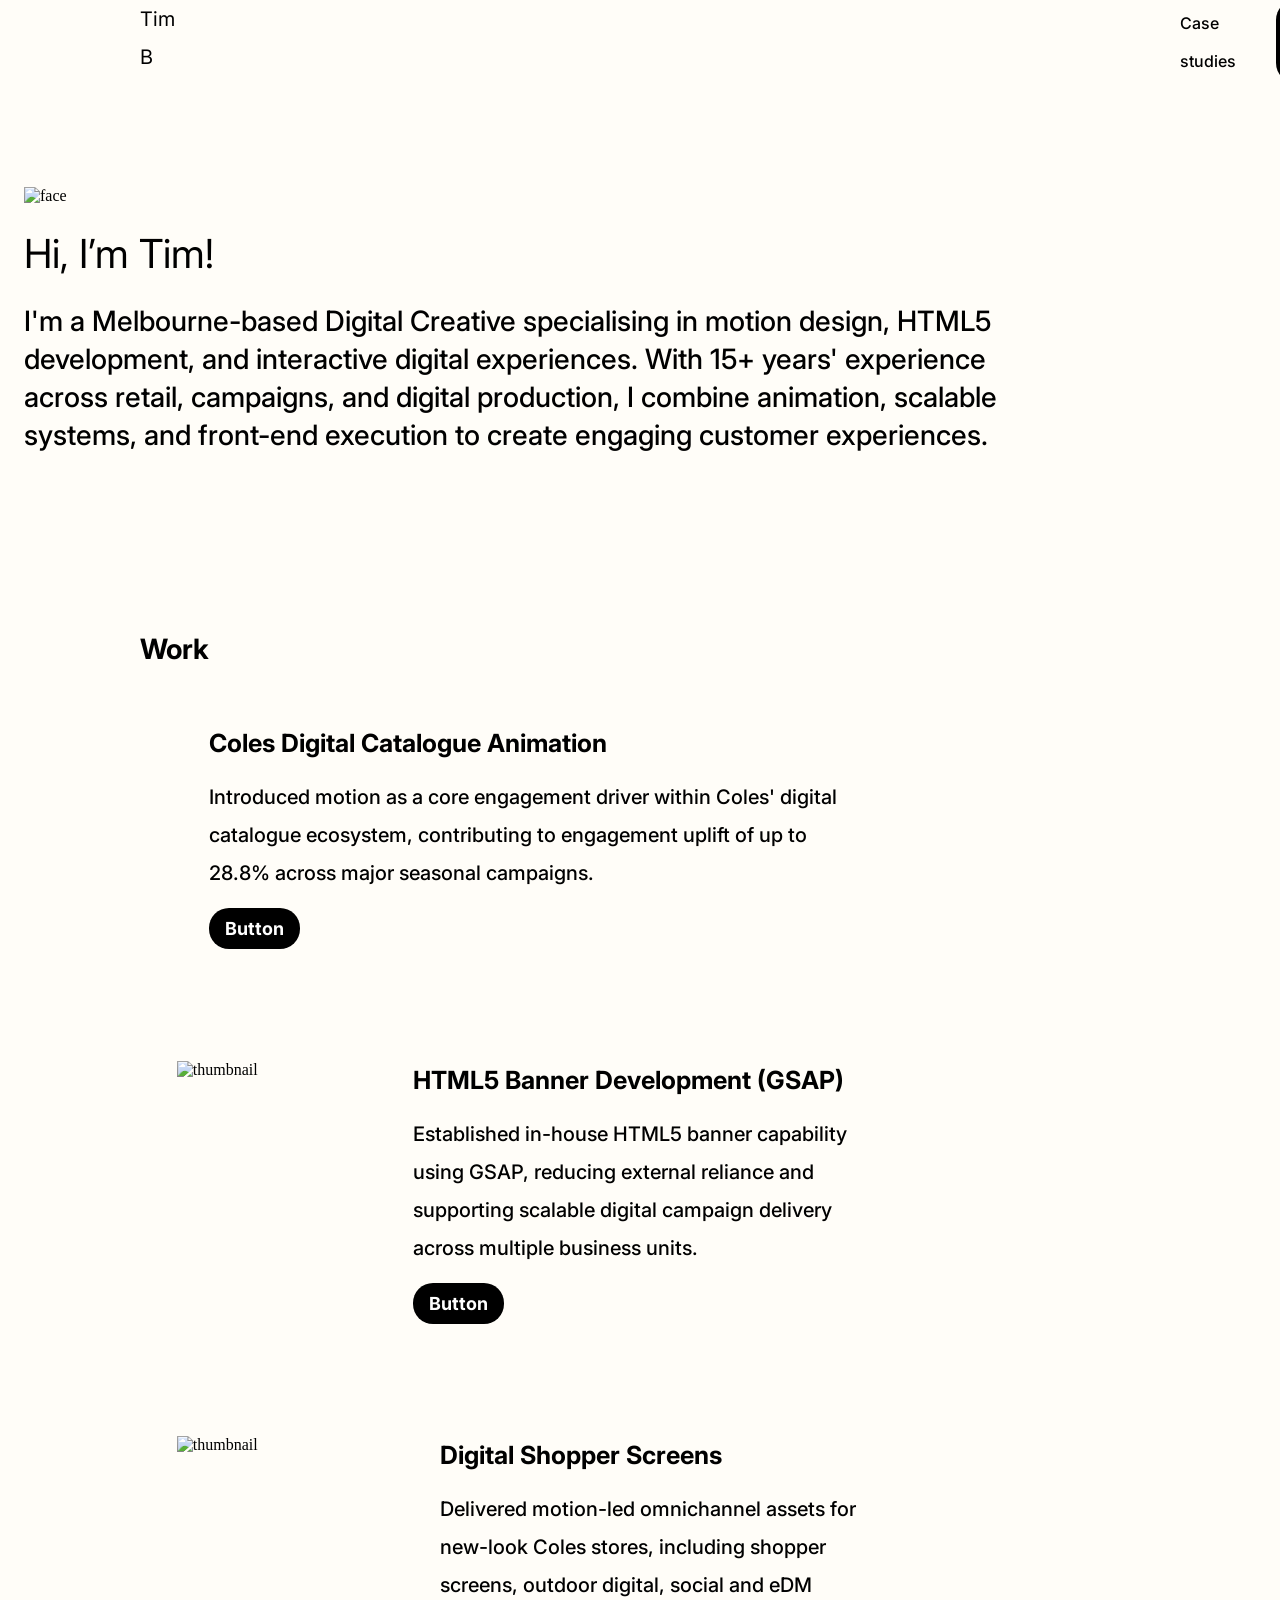
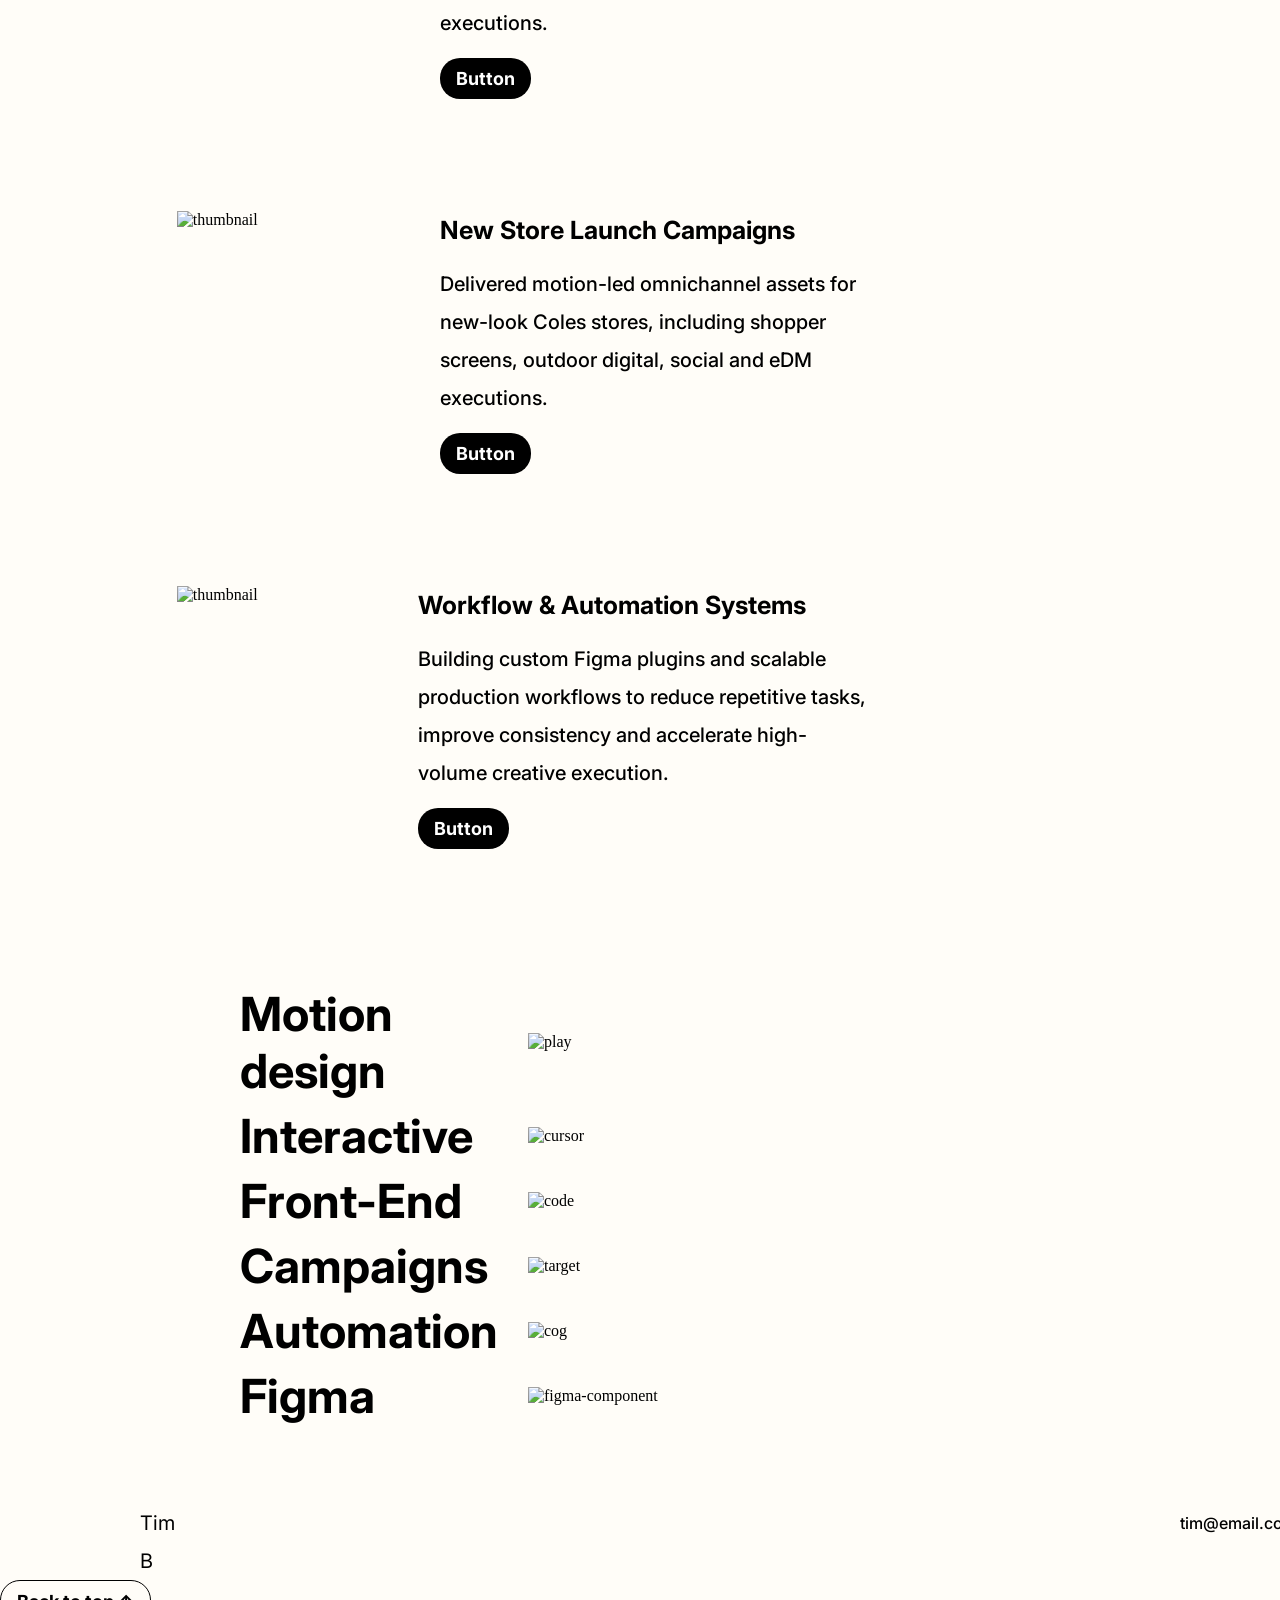
==== index.html @ 8a29fdf0 "Add files via upload" ====
<!DOCTYPE html>
<html lang="en">
<head>
  <meta charset="UTF-8">
  <meta name="viewport" content="width=device-width, initial-scale=1.0">
  <meta name="description" content="Exported from Figma">
  <title>Exported Figma Design</title>
  <link href="https://fonts.googleapis.com/css?family=Inter&display=swap" rel="stylesheet">

  <link rel="stylesheet" href="styles.css">
</head>
<body>
<div class="home-1">
<div class="navigation">
<div class="content-3">
<p class="text-4"><span class="text-black">Tim B</span></p>
<div class="extra-content-5">
<div class="links-6">
<p class="text-7"><span class="text-black">Case studies</span></p>
</div>
<div class="button-primary">
<p class="text-9"><span class="text-white">Click on me!</span></p>
</div>
</div>
</div>
</div>
<div class="personal-bio">
<div class="landing-page-hero-11">
<img src="images/face-12.svg" class="face-12" alt="face" />
<p class="text-13"><span class="text-black">Hi, I’m Tim!</span></p>
<p class="text-14"><span class="text-black">I'm a Melbourne-based Digital Creative specialising in motion design, HTML5 development, and interactive digital experiences.
With 15+ years' experience across retail, campaigns, and digital production, I combine animation, scalable systems, and front-end execution to create engaging customer experiences.</span></p>
</div>
</div>
<div class="section-heading">
<p class="text-16"><span class="text-black">Work</span></p>
</div>
<div class="project-card">
<div class="content-18">
<div class="thumbnail-19"></div>
<div class="description-20">
<p class="text-21"><span class="text-black">Coles Digital Catalogue Animation</span></p>
<p class="text-22"><span class="text-black">Introduced motion as a core engagement driver within Coles' digital catalogue ecosystem, contributing to engagement uplift of up to 28.8% across major seasonal campaigns.</span></p>
<div class="button-primary">
<p class="text-24"><span class="text-white">Button</span></p>
</div>
</div>
</div>
</div>
<div class="project-card">
<div class="content-26">
<img src="images/thumbnail-27.png" class="thumbnail-27" alt="thumbnail" />
<div class="description-28">
<p class="text-29"><span class="text-black">HTML5 Banner Development (GSAP)</span></p>
<p class="text-30"><span class="text-black">Established in-house HTML5 banner capability using GSAP, reducing external reliance and supporting scalable digital campaign delivery across multiple business units.</span></p>
<div class="button-primary">
<p class="text-32"><span class="text-white">Button</span></p>
</div>
</div>
</div>
</div>
<div class="project-card">
<div class="content-34">
<img src="images/thumbnail-35.png" class="thumbnail-35" alt="thumbnail" />
<div class="description-36">
<p class="text-37"><span class="text-black">Digital Shopper Screens</span></p>
<p class="text-38"><span class="text-black">Delivered motion-led omnichannel assets for new-look Coles stores, including shopper screens, outdoor digital, social and eDM executions.</span></p>
<div class="button-primary">
<p class="text-40"><span class="text-white">Button</span></p>
</div>
</div>
</div>
</div>
<div class="project-card">
<div class="content-42">
<img src="images/thumbnail-43.png" class="thumbnail-43" alt="thumbnail" />
<div class="description-44">
<p class="text-45"><span class="text-black">New Store Launch Campaigns</span></p>
<p class="text-46"><span class="text-black">Delivered motion-led omnichannel assets for new-look Coles stores, including shopper screens, outdoor digital, social and eDM executions.</span></p>
<div class="button-primary">
<p class="text-48"><span class="text-white">Button</span></p>
</div>
</div>
</div>
</div>
<div class="project-card">
<div class="content-50">
<img src="images/thumbnail-51.png" class="thumbnail-51" alt="thumbnail" />
<div class="description-52">
<p class="text-53"><span class="text-black">Workflow &amp; Automation Systems</span></p>
<p class="text-54"><span class="text-black">Building custom Figma plugins and scalable production workflows to reduce repetitive tasks, improve consistency and accelerate high-volume creative execution.</span></p>
<div class="button-primary">
<p class="text-56"><span class="text-white">Button</span></p>
</div>
</div>
</div>
</div>
<div class="skills-list">
<div class="content-58">
<p class="text-59"><span class="text-black">Motion design</span></p>
<div class="play">
<img src="images/play-61.svg" class="play-61" alt="play" />
</div>
<p class="text-62"><span class="text-black">Interactive</span></p>
<div class="cursor">
<img src="images/cursor-64.svg" class="cursor-64" alt="cursor" />
</div>
<p class="text-65"><span class="text-black">Front-End</span></p>
<div class="code">
<img src="images/code-67.svg" class="code-67" alt="code" />
</div>
<p class="text-68"><span class="text-black">Campaigns</span></p>
<div class="target">
<img src="images/target-70.svg" class="target-70" alt="target" />
</div>
<p class="text-71"><span class="text-black">Automation</span></p>
<div class="cog">
<img src="images/cog-73.svg" class="cog-73" alt="cog" />
</div>
<p class="text-74"><span class="text-black">Figma</span></p>
<div class="figma-component">
<img src="images/figma-component-76.svg" class="figma-component-76" alt="figma-component" />
</div>
</div>
</div>
<div class="footer">
<div class="content-78">
<p class="text-79"><span class="text-black">Tim B</span></p>
<div class="contact-80">
<p class="text-81"><span class="text-black">tim@email.com</span></p>
<p class="text-82"><span class="text-black">123456789</span></p>
</div>
</div>
</div>
<div class="button-secondary">
<p class="text-84"><span class="text-black">Back to top ↑ </span></p>
</div>
</div>

</body>
</html>
---- styles.css ----
:root {
  --font-family-inter: 'Inter', sans-serif;
  --text-black: rgba(0, 0, 0, 1);
  --text-white: rgba(255, 255, 255, 1);
}

.text-black {
  color: var(--text-black);
}

.text-white {
  color: var(--text-white);
}

/* CSS Reset */
* {
  margin: 0;
  padding: 0;
  box-sizing: border-box;
}

body {
  width: 100%;
  min-height: 100vh;
  overflow-x: hidden;
}

img {
  max-width: 100%;
  height: auto;
}

/* Prototype Links */
a.prototype-link {
  text-decoration: none;
  color: inherit;
  display: contents;
}

.text-4 {
  flex-grow: 0;
  flex-shrink: 1;
  flex-basis: auto;
  text-align: left;
  font-family: var(--font-family-inter);
  font-weight: normal;
  font-size: 20px;
  line-height: 38px;
  text-decoration: none;
  text-transform: none;
  color: var(--text-black);
}

.text-7 {
  flex-grow: 0;
  flex-shrink: 1;
  flex-basis: auto;
  text-align: left;
  font-family: var(--font-family-inter);
  font-weight: 500;
  font-size: 16px;
  line-height: 38px;
  text-decoration: none;
  text-transform: none;
  color: var(--text-black);
}

.links-6 {
  display: flex;
  flex-direction: row;
  justify-content: flex-start;
  align-items: center;
  gap: 24px;
  padding: 0px;
  flex-grow: 0;
  flex-shrink: 1;
  flex-basis: auto;
}

.text-9 {
  flex-grow: 0;
  flex-shrink: 1;
  flex-basis: auto;
  text-align: center;
  font-family: var(--font-family-inter);
  font-weight: 700;
  font-size: 18px;
  text-decoration: none;
  text-transform: none;
  color: var(--text-white);
}

.button-primary {
  display: flex;
  flex-direction: row;
  justify-content: center;
  align-items: center;
  gap: 10px;
  padding: 10px 16px 10px 16px;
  flex-grow: 0;
  flex-shrink: 1;
  flex-basis: auto;
  background-color: rgba(0, 0, 0, 1);
  border-radius: 20px;
}

.extra-content-5 {
  display: flex;
  flex-direction: row;
  justify-content: flex-start;
  align-items: center;
  gap: 40px;
  padding: 0px;
  flex-grow: 0;
  flex-shrink: 1;
  flex-basis: auto;
}

.content-3 {
  display: flex;
  flex-direction: row;
  justify-content: space-between;
  align-items: flex-start;
  gap: 1005px;
  padding: 0px;
  flex-grow: 0;
  flex-shrink: 1;
  width: 100%;
  max-width: 1000px;
}

.navigation {
  display: flex;
  flex-direction: column;
  justify-content: center;
  align-items: center;
  gap: 10px;
  padding: 0px 24px 0px 24px;
  flex-grow: 0;
  flex-shrink: 1;
  width: 100%;
  background-color: rgba(255, 253, 248, 1);
}

.face-12 {
  flex-grow: 0;
  flex-shrink: 1;
  flex-basis: auto;
  width: 100%;
  height: auto;
  border: none;
  outline: none;
}

.text-13 {
  flex-grow: 0;
  flex-shrink: 1;
  flex-basis: auto;
  text-align: left;
  font-family: var(--font-family-inter);
  font-weight: normal;
  font-size: 40px;
  text-decoration: none;
  text-transform: none;
  color: var(--text-black);
}

.text-14 {
  flex-grow: 0;
  flex-shrink: 1;
  flex-basis: auto;
  text-align: left;
  font-family: var(--font-family-inter);
  font-weight: 500;
  font-size: 28px;
  line-height: 38px;
  text-decoration: none;
  text-transform: none;
  color: var(--text-black);
}

.landing-page-hero-11 {
  display: flex;
  flex-direction: column;
  justify-content: flex-start;
  align-items: flex-start;
  gap: 24px;
  padding: 0px;
  flex-grow: 0;
  flex-shrink: 1;
  flex-basis: auto;
  max-width: 1000px;
}

.personal-bio {
  display: flex;
  flex-direction: column;
  justify-content: center;
  align-items: center;
  gap: 10px;
  padding: 104px 24px 104px 24px;
  flex-grow: 0;
  flex-shrink: 1;
  flex-basis: auto;
}

.text-16 {
  flex-grow: 1;
  flex-shrink: 1;
  flex-basis: auto;
  max-width: 1000px;
  text-align: left;
  font-family: var(--font-family-inter);
  font-weight: 700;
  font-size: 28px;
  line-height: 38px;
  text-decoration: none;
  text-transform: none;
  color: var(--text-black);
}

.section-heading {
  display: flex;
  flex-direction: row;
  justify-content: center;
  align-items: center;
  gap: 10px;
  padding: 72px 24px 0px 24px;
  flex-grow: 0;
  flex-shrink: 1;
  width: 100%;
}

.thumbnail-19 {
  flex-grow: 1;
  flex-shrink: 1;
  flex-basis: auto;
}

.text-21 {
  flex-grow: 0;
  flex-shrink: 1;
  flex-basis: auto;
  text-align: left;
  font-family: var(--font-family-inter);
  font-weight: 700;
  font-size: 25px;
  line-height: 38px;
  text-decoration: none;
  text-transform: none;
  color: var(--text-black);
}

.text-22 {
  flex-grow: 0;
  flex-shrink: 1;
  flex-basis: auto;
  text-align: left;
  font-family: var(--font-family-inter);
  font-weight: 500;
  font-size: 20px;
  line-height: 38px;
  text-decoration: none;
  text-transform: none;
  color: var(--text-black);
}

.text-24 {
  flex-grow: 0;
  flex-shrink: 1;
  flex-basis: auto;
  text-align: center;
  font-family: var(--font-family-inter);
  font-weight: 700;
  font-size: 18px;
  text-decoration: none;
  text-transform: none;
  color: var(--text-white);
}

.description-20 {
  display: flex;
  flex-direction: column;
  justify-content: flex-start;
  align-items: flex-start;
  gap: 16px;
  padding: 0px;
  flex-grow: 1;
  flex-shrink: 1;
  flex-basis: auto;
}

.content-18 {
  display: flex;
  flex-direction: row;
  justify-content: flex-start;
  align-items: flex-start;
  gap: 32px;
  padding: 0px;
  flex-grow: 0;
  flex-shrink: 1;
  width: 69.44444444444444%;
  max-width: 1000px;
}

.project-card {
  display: flex;
  flex-direction: column;
  justify-content: center;
  align-items: center;
  gap: 10px;
  padding: 56px 24px 56px 24px;
  flex-grow: 0;
  flex-shrink: 1;
  flex-basis: auto;
}

.thumbnail-27 {
  flex-grow: 1;
  flex-shrink: 1;
  flex-basis: auto;
  width: 100%;
  height: auto;
}

.text-29 {
  flex-grow: 0;
  flex-shrink: 1;
  flex-basis: auto;
  text-align: left;
  font-family: var(--font-family-inter);
  font-weight: 700;
  font-size: 25px;
  line-height: 38px;
  text-decoration: none;
  text-transform: none;
  color: var(--text-black);
}

.text-30 {
  flex-grow: 0;
  flex-shrink: 1;
  flex-basis: auto;
  text-align: left;
  font-family: var(--font-family-inter);
  font-weight: 500;
  font-size: 20px;
  line-height: 38px;
  text-decoration: none;
  text-transform: none;
  color: var(--text-black);
}

.text-32 {
  flex-grow: 0;
  flex-shrink: 1;
  flex-basis: auto;
  text-align: center;
  font-family: var(--font-family-inter);
  font-weight: 700;
  font-size: 18px;
  text-decoration: none;
  text-transform: none;
  color: var(--text-white);
}

.description-28 {
  display: flex;
  flex-direction: column;
  justify-content: flex-start;
  align-items: flex-start;
  gap: 16px;
  padding: 0px;
  flex-grow: 1;
  flex-shrink: 1;
  flex-basis: auto;
}

.content-26 {
  display: flex;
  flex-direction: row;
  justify-content: flex-start;
  align-items: flex-start;
  gap: 32px;
  padding: 0px;
  flex-grow: 0;
  flex-shrink: 1;
  width: 69.44444444444444%;
  max-width: 1000px;
}

.thumbnail-35 {
  flex-grow: 1;
  flex-shrink: 1;
  flex-basis: auto;
  width: 100%;
  height: auto;
}

.text-37 {
  flex-grow: 0;
  flex-shrink: 1;
  flex-basis: auto;
  text-align: left;
  font-family: var(--font-family-inter);
  font-weight: 700;
  font-size: 25px;
  line-height: 38px;
  text-decoration: none;
  text-transform: none;
  color: var(--text-black);
}

.text-38 {
  flex-grow: 0;
  flex-shrink: 1;
  flex-basis: auto;
  text-align: left;
  font-family: var(--font-family-inter);
  font-weight: 500;
  font-size: 20px;
  line-height: 38px;
  text-decoration: none;
  text-transform: none;
  color: var(--text-black);
}

.text-40 {
  flex-grow: 0;
  flex-shrink: 1;
  flex-basis: auto;
  text-align: center;
  font-family: var(--font-family-inter);
  font-weight: 700;
  font-size: 18px;
  text-decoration: none;
  text-transform: none;
  color: var(--text-white);
}

.description-36 {
  display: flex;
  flex-direction: column;
  justify-content: flex-start;
  align-items: flex-start;
  gap: 16px;
  padding: 0px;
  flex-grow: 1;
  flex-shrink: 1;
  flex-basis: auto;
}

.content-34 {
  display: flex;
  flex-direction: row;
  justify-content: flex-start;
  align-items: flex-start;
  gap: 32px;
  padding: 0px;
  flex-grow: 0;
  flex-shrink: 1;
  width: 69.44444444444444%;
  max-width: 1000px;
}

.thumbnail-43 {
  flex-grow: 1;
  flex-shrink: 1;
  flex-basis: auto;
  width: 100%;
  height: auto;
}

.text-45 {
  flex-grow: 0;
  flex-shrink: 1;
  flex-basis: auto;
  text-align: left;
  font-family: var(--font-family-inter);
  font-weight: 700;
  font-size: 25px;
  line-height: 38px;
  text-decoration: none;
  text-transform: none;
  color: var(--text-black);
}

.text-46 {
  flex-grow: 0;
  flex-shrink: 1;
  flex-basis: auto;
  text-align: left;
  font-family: var(--font-family-inter);
  font-weight: 500;
  font-size: 20px;
  line-height: 38px;
  text-decoration: none;
  text-transform: none;
  color: var(--text-black);
}

.text-48 {
  flex-grow: 0;
  flex-shrink: 1;
  flex-basis: auto;
  text-align: center;
  font-family: var(--font-family-inter);
  font-weight: 700;
  font-size: 18px;
  text-decoration: none;
  text-transform: none;
  color: var(--text-white);
}

.description-44 {
  display: flex;
  flex-direction: column;
  justify-content: flex-start;
  align-items: flex-start;
  gap: 16px;
  padding: 0px;
  flex-grow: 1;
  flex-shrink: 1;
  flex-basis: auto;
}

.content-42 {
  display: flex;
  flex-direction: row;
  justify-content: flex-start;
  align-items: flex-start;
  gap: 32px;
  padding: 0px;
  flex-grow: 0;
  flex-shrink: 1;
  width: 69.44444444444444%;
  max-width: 1000px;
}

.thumbnail-51 {
  flex-grow: 1;
  flex-shrink: 1;
  flex-basis: auto;
  width: 100%;
  height: auto;
}

.text-53 {
  flex-grow: 0;
  flex-shrink: 1;
  flex-basis: auto;
  text-align: left;
  font-family: var(--font-family-inter);
  font-weight: 700;
  font-size: 25px;
  line-height: 38px;
  text-decoration: none;
  text-transform: none;
  color: var(--text-black);
}

.text-54 {
  flex-grow: 0;
  flex-shrink: 1;
  flex-basis: auto;
  text-align: left;
  font-family: var(--font-family-inter);
  font-weight: 500;
  font-size: 20px;
  line-height: 38px;
  text-decoration: none;
  text-transform: none;
  color: var(--text-black);
}

.text-56 {
  flex-grow: 0;
  flex-shrink: 1;
  flex-basis: auto;
  text-align: center;
  font-family: var(--font-family-inter);
  font-weight: 700;
  font-size: 18px;
  text-decoration: none;
  text-transform: none;
  color: var(--text-white);
}

.description-52 {
  display: flex;
  flex-direction: column;
  justify-content: flex-start;
  align-items: flex-start;
  gap: 16px;
  padding: 0px;
  flex-grow: 1;
  flex-shrink: 1;
  flex-basis: auto;
}

.content-50 {
  display: flex;
  flex-direction: row;
  justify-content: flex-start;
  align-items: flex-start;
  gap: 32px;
  padding: 0px;
  flex-grow: 0;
  flex-shrink: 1;
  width: 69.44444444444444%;
  max-width: 1000px;
}

.text-59 {
@media (max-width: 1440px) {
  .text-59 {
    width: 47%;
    min-width: 280px;
  }
}

@media (max-width: 768px) {
  .text-59 {
    width: 100%;
    max-width: 100%;
    min-width: 100%;
  }
}
  flex-grow: 0;
  flex-shrink: 1;
  flex-basis: auto;
  width: 30%;
  min-width: 280px;
  text-align: left;
  font-family: var(--font-family-inter);
  font-weight: 700;
  font-size: 47px;
  text-decoration: none;
  text-transform: none;
  color: var(--text-black);
}

.play-61 {
  flex-grow: 0;
  flex-shrink: 1;
  flex-basis: auto;
  fill: rgba(217, 217, 217, 1);
  border: none;
  outline: none;
}

.play {
@media (max-width: 1440px) {
  .play {
    width: 47%;
    min-width: 280px;
  }
}

@media (max-width: 768px) {
  .play {
    width: 100%;
    max-width: 100%;
    min-width: 100%;
  }
}
  flex-grow: 0;
  flex-shrink: 1;
  flex-basis: auto;
  width: 30%;
  min-width: 280px;
}

.text-62 {
@media (max-width: 1440px) {
  .text-62 {
    width: 47%;
    min-width: 280px;
  }
}

@media (max-width: 768px) {
  .text-62 {
    width: 100%;
    max-width: 100%;
    min-width: 100%;
  }
}
  flex-grow: 0;
  flex-shrink: 1;
  flex-basis: auto;
  width: 30%;
  min-width: 280px;
  text-align: left;
  font-family: var(--font-family-inter);
  font-weight: 700;
  font-size: 47px;
  text-decoration: none;
  text-transform: none;
  color: var(--text-black);
}

.cursor-64 {
  flex-grow: 0;
  flex-shrink: 1;
  flex-basis: auto;
  border-radius: 1px;
  fill: rgba(0, 0, 0, 1);
  border: none;
  outline: none;
}

.cursor {
@media (max-width: 1440px) {
  .cursor {
    width: 47%;
    min-width: 280px;
  }
}

@media (max-width: 768px) {
  .cursor {
    width: 100%;
    max-width: 100%;
    min-width: 100%;
  }
}
  flex-grow: 0;
  flex-shrink: 1;
  flex-basis: auto;
  width: 30%;
  min-width: 280px;
}

.text-65 {
@media (max-width: 1440px) {
  .text-65 {
    width: 47%;
    min-width: 280px;
  }
}

@media (max-width: 768px) {
  .text-65 {
    width: 100%;
    max-width: 100%;
    min-width: 100%;
  }
}
  flex-grow: 0;
  flex-shrink: 1;
  flex-basis: auto;
  width: 30%;
  min-width: 280px;
  text-align: left;
  font-family: var(--font-family-inter);
  font-weight: 700;
  font-size: 47px;
  text-decoration: none;
  text-transform: none;
  color: var(--text-black);
}

.code-67 {
  flex-grow: 0;
  flex-shrink: 1;
  flex-basis: auto;
  fill: rgba(0, 0, 0, 1);
  border: none;
  outline: none;
}

.code {
@media (max-width: 1440px) {
  .code {
    width: 47%;
    min-width: 280px;
  }
}

@media (max-width: 768px) {
  .code {
    width: 100%;
    max-width: 100%;
    min-width: 100%;
  }
}
  flex-grow: 0;
  flex-shrink: 1;
  flex-basis: auto;
  width: 30%;
  min-width: 280px;
}

.text-68 {
@media (max-width: 1440px) {
  .text-68 {
    width: 47%;
    min-width: 280px;
  }
}

@media (max-width: 768px) {
  .text-68 {
    width: 100%;
    max-width: 100%;
    min-width: 100%;
  }
}
  flex-grow: 0;
  flex-shrink: 1;
  flex-basis: auto;
  width: 30%;
  min-width: 280px;
  text-align: left;
  font-family: var(--font-family-inter);
  font-weight: 700;
  font-size: 47px;
  text-decoration: none;
  text-transform: none;
  color: var(--text-black);
}

.target-70 {
  flex-grow: 0;
  flex-shrink: 1;
  flex-basis: auto;
  fill: rgba(0, 0, 0, 1);
  border: none;
  outline: none;
}

.target {
@media (max-width: 1440px) {
  .target {
    width: 47%;
    min-width: 280px;
  }
}

@media (max-width: 768px) {
  .target {
    width: 100%;
    max-width: 100%;
    min-width: 100%;
  }
}
  flex-grow: 0;
  flex-shrink: 1;
  flex-basis: auto;
  width: 30%;
  min-width: 280px;
}

.text-71 {
@media (max-width: 1440px) {
  .text-71 {
    width: 47%;
    min-width: 280px;
  }
}

@media (max-width: 768px) {
  .text-71 {
    width: 100%;
    max-width: 100%;
    min-width: 100%;
  }
}
  flex-grow: 0;
  flex-shrink: 1;
  flex-basis: auto;
  width: 30%;
  min-width: 280px;
  text-align: left;
  font-family: var(--font-family-inter);
  font-weight: 700;
  font-size: 47px;
  text-decoration: none;
  text-transform: none;
  color: var(--text-black);
}

.cog-73 {
  flex-grow: 0;
  flex-shrink: 1;
  flex-basis: auto;
  fill: rgba(217, 217, 217, 1);
  border: none;
  outline: none;
}

.cog {
@media (max-width: 1440px) {
  .cog {
    width: 47%;
    min-width: 280px;
  }
}

@media (max-width: 768px) {
  .cog {
    width: 100%;
    max-width: 100%;
    min-width: 100%;
  }
}
  flex-grow: 0;
  flex-shrink: 1;
  flex-basis: auto;
  width: 30%;
  min-width: 280px;
}

.text-74 {
@media (max-width: 1440px) {
  .text-74 {
    width: 47%;
    min-width: 280px;
  }
}

@media (max-width: 768px) {
  .text-74 {
    width: 100%;
    max-width: 100%;
    min-width: 100%;
  }
}
  flex-grow: 0;
  flex-shrink: 1;
  flex-basis: auto;
  width: 30%;
  min-width: 280px;
  text-align: left;
  font-family: var(--font-family-inter);
  font-weight: 700;
  font-size: 47px;
  text-decoration: none;
  text-transform: none;
  color: var(--text-black);
}

.figma-component-76 {
  flex-grow: 0;
  flex-shrink: 1;
  flex-basis: auto;
  fill: rgba(217, 217, 217, 1);
  border: none;
  outline: none;
}

.figma-component {
@media (max-width: 1440px) {
  .figma-component {
    width: 47%;
    min-width: 280px;
  }
}

@media (max-width: 768px) {
  .figma-component {
    width: 100%;
    max-width: 100%;
    min-width: 100%;
  }
}
  flex-grow: 0;
  flex-shrink: 1;
  flex-basis: auto;
  width: 30%;
  min-width: 280px;
}

.content-58 {
@media (max-width: 1440px) {
  .content-58 {
    gap: 24px;
  }
}

@media (max-width: 768px) {
  .content-58 {
    gap: 16px;
  }
}
  display: flex;
  flex-direction: row;
  justify-content: center;
  align-items: center;
  flex-wrap: wrap;
  gap: 8px;
  padding: 0px;
  flex-grow: 0;
  flex-shrink: 1;
  width: 69.44444444444444%;
  max-width: 1000px;
}

.skills-list {
  display: flex;
  flex-direction: column;
  justify-content: center;
  align-items: center;
  gap: 10px;
  padding: 80px 24px 80px 24px;
  flex-grow: 0;
  flex-shrink: 1;
  flex-basis: auto;
}

.text-79 {
  flex-grow: 0;
  flex-shrink: 1;
  flex-basis: auto;
  text-align: left;
  font-family: var(--font-family-inter);
  font-weight: normal;
  font-size: 20px;
  line-height: 38px;
  text-decoration: none;
  text-transform: none;
  color: var(--text-black);
}

.text-81 {
  flex-grow: 0;
  flex-shrink: 1;
  flex-basis: auto;
  text-align: left;
  font-family: var(--font-family-inter);
  font-weight: 500;
  font-size: 16px;
  line-height: 38px;
  text-decoration: none;
  text-transform: none;
  color: var(--text-black);
}

.text-82 {
  flex-grow: 0;
  flex-shrink: 1;
  flex-basis: auto;
  text-align: left;
  font-family: var(--font-family-inter);
  font-weight: 500;
  font-size: 16px;
  line-height: 38px;
  text-decoration: none;
  text-transform: none;
  color: var(--text-black);
}

.contact-80 {
  display: flex;
  flex-direction: row;
  justify-content: flex-start;
  align-items: center;
  gap: 24px;
  padding: 0px;
  flex-grow: 0;
  flex-shrink: 1;
  flex-basis: auto;
}

.content-78 {
  display: flex;
  flex-direction: row;
  justify-content: space-between;
  align-items: flex-start;
  gap: 1005px;
  padding: 0px;
  flex-grow: 0;
  flex-shrink: 1;
  width: 100%;
  max-width: 1000px;
}

.footer {
  display: flex;
  flex-direction: column;
  justify-content: center;
  align-items: center;
  gap: 10px;
  padding: 0px 24px 0px 24px;
  flex-grow: 0;
  flex-shrink: 1;
  width: 100%;
}

.text-84 {
  flex-grow: 0;
  flex-shrink: 1;
  flex-basis: auto;
  text-align: center;
  font-family: var(--font-family-inter);
  font-weight: 700;
  font-size: 18px;
  text-decoration: none;
  text-transform: none;
  color: var(--text-black);
}

.button-secondary {
  display: flex;
  flex-direction: row;
  justify-content: center;
  align-items: center;
  gap: 10px;
  padding: 10px 16px 10px 16px;
  flex-grow: 0;
  flex-shrink: 1;
  flex-basis: auto;
  background-color: rgba(255, 253, 248, 1);
  border: 1px solid rgba(0, 0, 0, 1);
  border-radius: 20px;
}

.home-1 {
@media (max-width: 1440px) {
  .home-1 {
    padding-left: 24px;
    padding-right: 24px;
  }
}

@media (max-width: 768px) {
  .home-1 {
    padding-left: 16px;
    padding-right: 16px;
  }
}
  display: flex;
  flex-direction: column;
  justify-content: flex-start;
  align-items: flex-start;
  padding: 0px;
  width: 100%;
  min-height: 100vh;
  margin: 0 auto;
  max-width: 1440px;
  flex-grow: 0;
  flex-shrink: 1;
  flex-basis: auto;
  background-color: rgba(255, 253, 248, 1);
}
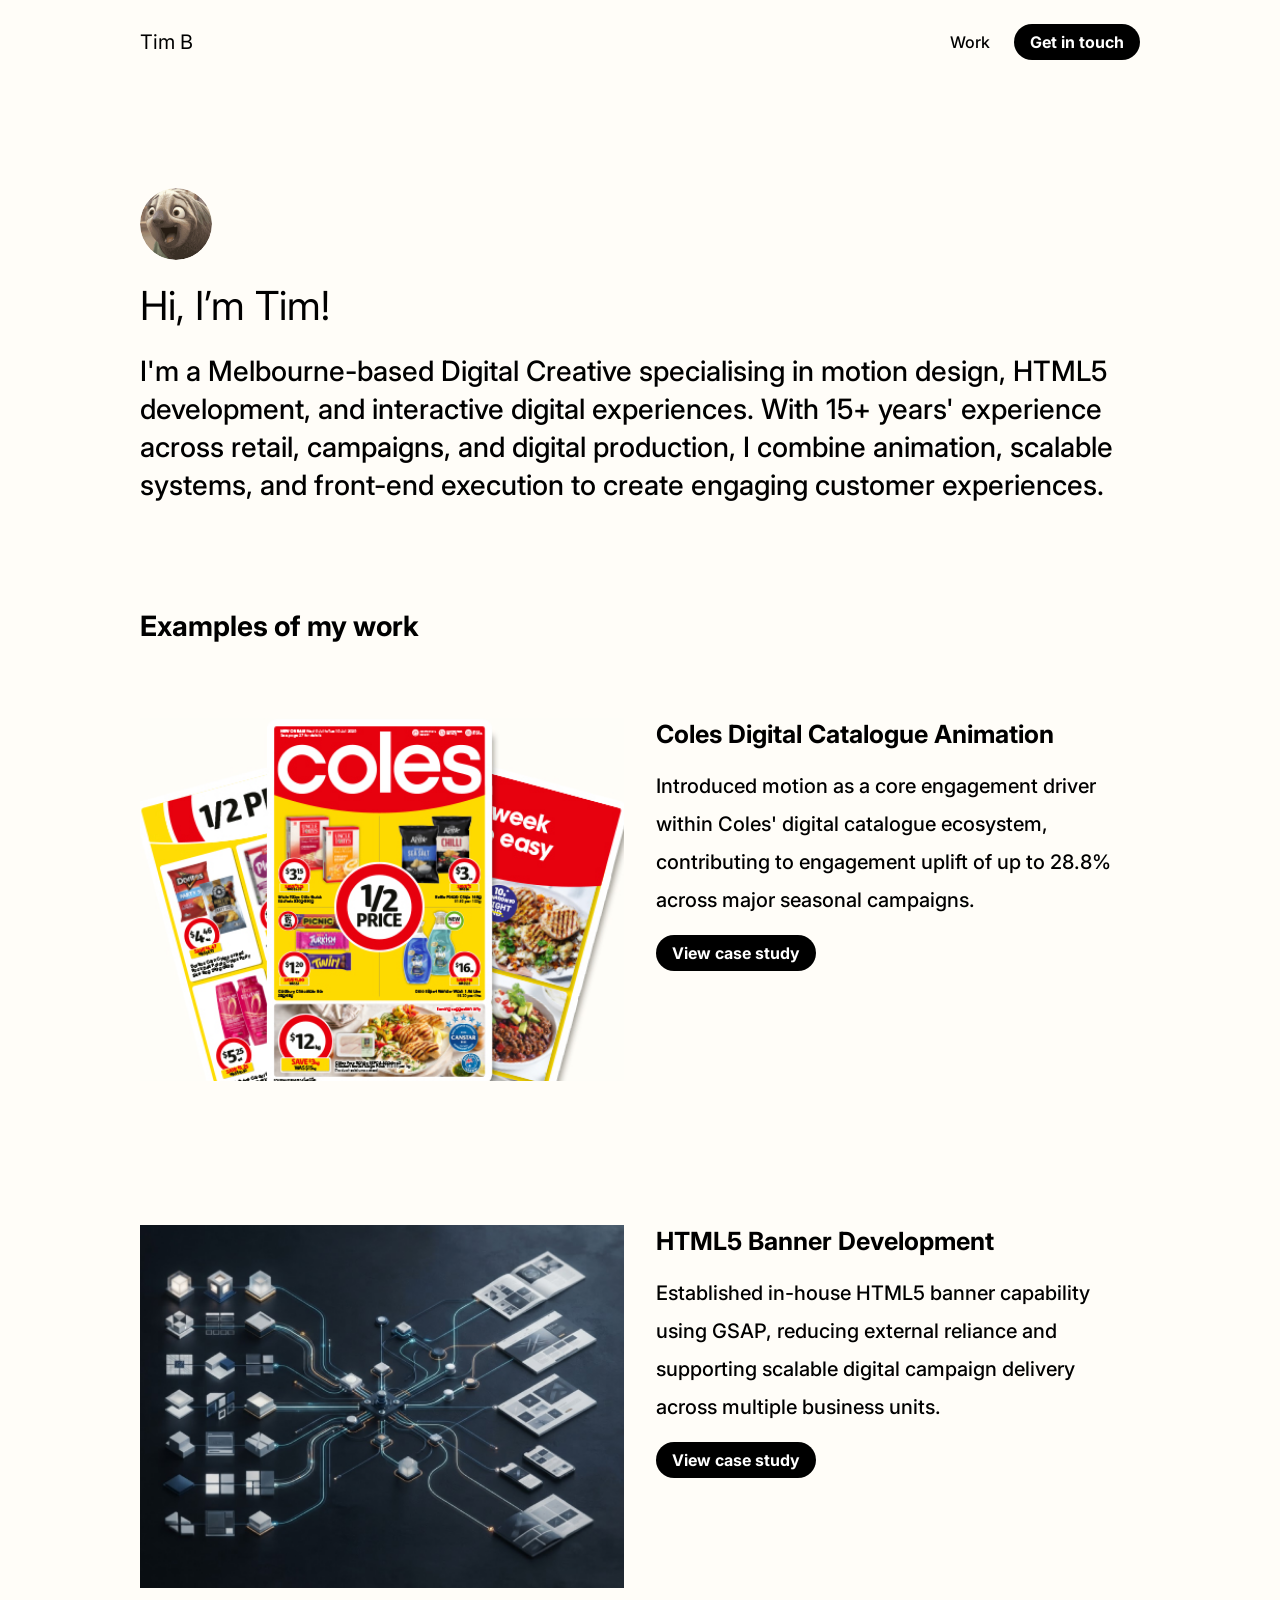
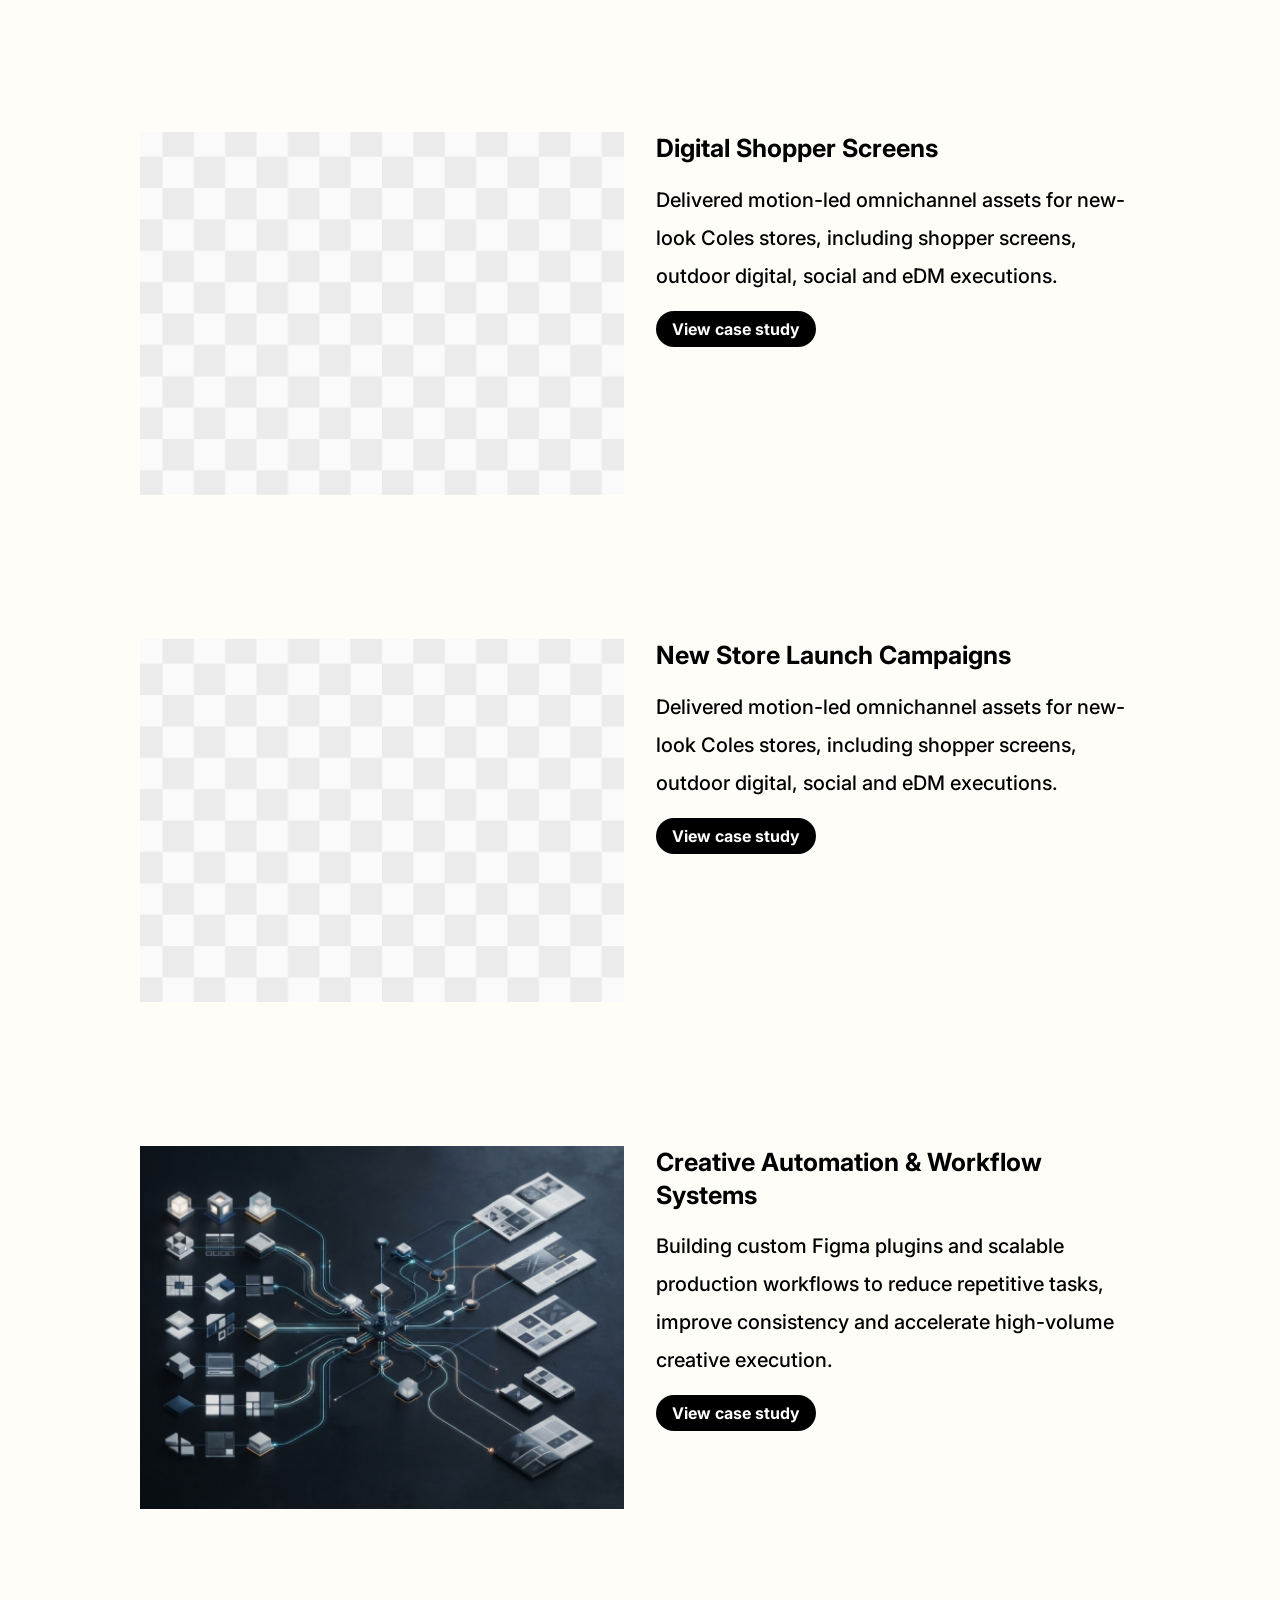
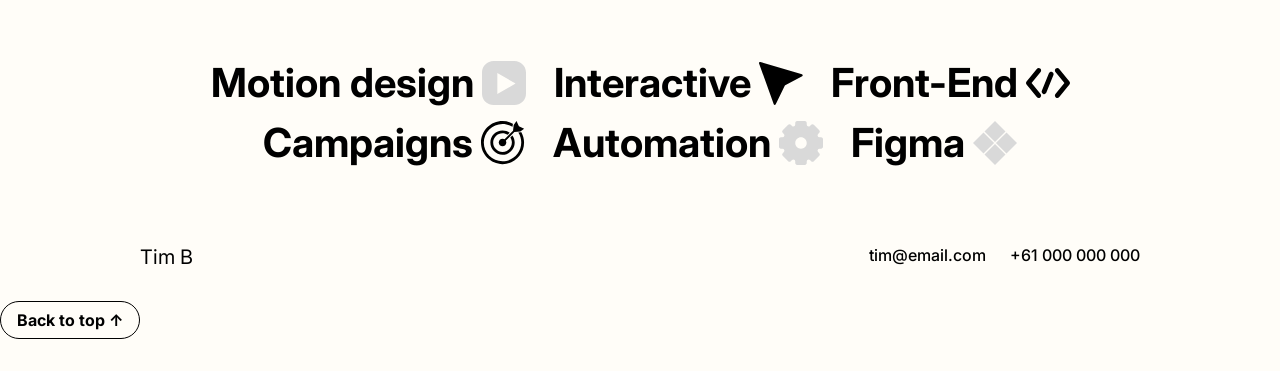
==== commit ee3a1e39: "Updates from work machine" ====
--- a/index.html
+++ b/index.html
@@ -1,142 +1,342 @@
-
 <!DOCTYPE html>
 <html lang="en">
 <head>
   <meta charset="UTF-8">
   <meta name="viewport" content="width=device-width, initial-scale=1.0">
-  <meta name="description" content="Exported from Figma">
-  <title>Exported Figma Design</title>
-  <link href="https://fonts.googleapis.com/css?family=Inter&display=swap" rel="stylesheet">
+
+  <meta
+    name="description"
+    content="Tim Bradfield — Digital Creative specialising in motion design, HTML5 development, interactive experiences and creative automation."
+  >
+
+  <title>Tim Bradfield — Digital Creative</title>
+
+  <link
+    rel="stylesheet"
+    href="https://fonts.googleapis.com/css2?family=Inter:wght@400;500;600;700&display=swap"
+  >
 
   <link rel="stylesheet" href="styles.css">
 </head>
-<body>
-<div class="home-1">
-<div class="navigation">
-<div class="content-3">
-<p class="text-4"><span class="text-black">Tim B</span></p>
-<div class="extra-content-5">
-<div class="links-6">
-<p class="text-7"><span class="text-black">Case studies</span></p>
-</div>
-<div class="button-primary">
-<p class="text-9"><span class="text-white">Click on me!</span></p>
-</div>
-</div>
-</div>
-</div>
-<div class="personal-bio">
-<div class="landing-page-hero-11">
-<img src="images/face-12.svg" class="face-12" alt="face" />
-<p class="text-13"><span class="text-black">Hi, I’m Tim!</span></p>
-<p class="text-14"><span class="text-black">I'm a Melbourne-based Digital Creative specialising in motion design, HTML5 development, and interactive digital experiences.
-With 15+ years' experience across retail, campaigns, and digital production, I combine animation, scalable systems, and front-end execution to create engaging customer experiences.</span></p>
-</div>
-</div>
-<div class="section-heading">
-<p class="text-16"><span class="text-black">Work</span></p>
-</div>
-<div class="project-card">
-<div class="content-18">
-<div class="thumbnail-19"></div>
-<div class="description-20">
-<p class="text-21"><span class="text-black">Coles Digital Catalogue Animation</span></p>
-<p class="text-22"><span class="text-black">Introduced motion as a core engagement driver within Coles' digital catalogue ecosystem, contributing to engagement uplift of up to 28.8% across major seasonal campaigns.</span></p>
-<div class="button-primary">
-<p class="text-24"><span class="text-white">Button</span></p>
-</div>
-</div>
-</div>
-</div>
-<div class="project-card">
-<div class="content-26">
-<img src="images/thumbnail-27.png" class="thumbnail-27" alt="thumbnail" />
-<div class="description-28">
-<p class="text-29"><span class="text-black">HTML5 Banner Development (GSAP)</span></p>
-<p class="text-30"><span class="text-black">Established in-house HTML5 banner capability using GSAP, reducing external reliance and supporting scalable digital campaign delivery across multiple business units.</span></p>
-<div class="button-primary">
-<p class="text-32"><span class="text-white">Button</span></p>
-</div>
-</div>
-</div>
-</div>
-<div class="project-card">
-<div class="content-34">
-<img src="images/thumbnail-35.png" class="thumbnail-35" alt="thumbnail" />
-<div class="description-36">
-<p class="text-37"><span class="text-black">Digital Shopper Screens</span></p>
-<p class="text-38"><span class="text-black">Delivered motion-led omnichannel assets for new-look Coles stores, including shopper screens, outdoor digital, social and eDM executions.</span></p>
-<div class="button-primary">
-<p class="text-40"><span class="text-white">Button</span></p>
-</div>
-</div>
-</div>
-</div>
-<div class="project-card">
-<div class="content-42">
-<img src="images/thumbnail-43.png" class="thumbnail-43" alt="thumbnail" />
-<div class="description-44">
-<p class="text-45"><span class="text-black">New Store Launch Campaigns</span></p>
-<p class="text-46"><span class="text-black">Delivered motion-led omnichannel assets for new-look Coles stores, including shopper screens, outdoor digital, social and eDM executions.</span></p>
-<div class="button-primary">
-<p class="text-48"><span class="text-white">Button</span></p>
-</div>
-</div>
-</div>
-</div>
-<div class="project-card">
-<div class="content-50">
-<img src="images/thumbnail-51.png" class="thumbnail-51" alt="thumbnail" />
-<div class="description-52">
-<p class="text-53"><span class="text-black">Workflow &amp; Automation Systems</span></p>
-<p class="text-54"><span class="text-black">Building custom Figma plugins and scalable production workflows to reduce repetitive tasks, improve consistency and accelerate high-volume creative execution.</span></p>
-<div class="button-primary">
-<p class="text-56"><span class="text-white">Button</span></p>
-</div>
-</div>
-</div>
-</div>
-<div class="skills-list">
-<div class="content-58">
-<p class="text-59"><span class="text-black">Motion design</span></p>
-<div class="play">
-<img src="images/play-61.svg" class="play-61" alt="play" />
-</div>
-<p class="text-62"><span class="text-black">Interactive</span></p>
-<div class="cursor">
-<img src="images/cursor-64.svg" class="cursor-64" alt="cursor" />
-</div>
-<p class="text-65"><span class="text-black">Front-End</span></p>
-<div class="code">
-<img src="images/code-67.svg" class="code-67" alt="code" />
-</div>
-<p class="text-68"><span class="text-black">Campaigns</span></p>
-<div class="target">
-<img src="images/target-70.svg" class="target-70" alt="target" />
-</div>
-<p class="text-71"><span class="text-black">Automation</span></p>
-<div class="cog">
-<img src="images/cog-73.svg" class="cog-73" alt="cog" />
-</div>
-<p class="text-74"><span class="text-black">Figma</span></p>
-<div class="figma-component">
-<img src="images/figma-component-76.svg" class="figma-component-76" alt="figma-component" />
-</div>
-</div>
-</div>
-<div class="footer">
-<div class="content-78">
-<p class="text-79"><span class="text-black">Tim B</span></p>
-<div class="contact-80">
-<p class="text-81"><span class="text-black">tim@email.com</span></p>
-<p class="text-82"><span class="text-black">123456789</span></p>
-</div>
-</div>
-</div>
-<div class="button-secondary">
-<p class="text-84"><span class="text-black">Back to top ↑ </span></p>
-</div>
-</div>
+
+<body id="top">
+
+  <header class="site-header">
+    <div class="container site-header__inner">
+
+      <a href="#top" class="site-header__logo">
+        Tim B
+      </a>
+
+      <nav class="site-header__nav" aria-label="Main navigation">
+        <a href="#work">Work</a>
+        <a href="#contact" class="button button--primary">
+          Get in touch
+        </a>
+      </nav>
+
+    </div>
+  </header>
+
+
+  <main>
+
+    <!-- Hero -->
+    <section class="hero">
+      <div class="container hero__inner">
+
+        <img
+          src="images/portrait.svg"
+          class="hero__portrait"
+          alt="Tim"
+        >
+
+        <h1 class="hero__title">
+          Hi, I’m Tim!
+        </h1>
+
+        <p class="hero__intro">
+          I'm a Melbourne-based Digital Creative specialising in motion
+          design, HTML5 development, and interactive digital experiences.
+          With 15+ years' experience across retail, campaigns, and digital
+          production, I combine animation, scalable systems, and front-end
+          execution to create engaging customer experiences.
+        </p>
+
+      </div>
+    </section>
+
+
+    <!-- Work -->
+    <section id="work" class="work">
+
+      <div class="container">
+        <h2 class="section-title">Examples of my work</h2>
+      </div>
+
+
+      <!-- Project: Catalogue -->
+      <article class="project-card">
+
+        <a
+          href="case-studies/catalogue.html"
+          class="container project-card__inner"
+        >
+
+          <img
+            src="images/catalogue.jpg"
+            class="project-card__media"
+            alt="Catalogue animation"
+          >
+
+          <div class="project-card__content">
+
+            <h3 class="project-card__title">
+              Coles Digital Catalogue Animation
+            </h3>
+
+            <p class="project-card__description">
+              Introduced motion as a core engagement driver within Coles'
+              digital catalogue ecosystem, contributing to engagement uplift
+              of up to 28.8% across major seasonal campaigns.
+            </p>
+
+            <span class="button button--primary">
+              View case study
+            </span>
+
+          </div>
+
+        </a>
+
+      </article>
+
+
+      <!-- Project: HTML5 -->
+      <article class="project-card">
+
+        <a
+          href="case-studies/html5-banners.html"
+          class="container project-card__inner"
+        >
+
+          <video
+            class="project-card__media"
+            autoplay
+            muted
+            loop
+            playsinline
+            aria-label="Coles digital catalogue animation"
+            poster="../images/html5/poster.jpg"
+          >
+            <source
+              src="videos/html5.mp4"
+              type="video/mp4"
+            >
+          </video>
+
+          <div class="project-card__content">
+
+            <h3 class="project-card__title">
+              HTML5 Banner Development
+            </h3>
+
+            <p class="project-card__description">
+              Established in-house HTML5 banner capability using GSAP,
+              reducing external reliance and supporting scalable digital
+              campaign delivery across multiple business units.
+            </p>
+
+            <span class="button button--primary">
+              View case study
+            </span>
+
+          </div>
+
+        </a>
+
+      </article>
+
+
+      <!-- Project: Shopper screens -->
+      <article class="project-card">
+
+        <a
+          href="case-studies/shopper-screens.html"
+          class="container project-card__inner"
+        >
+
+          <img
+            src="images/shopper-screens.jpg"
+            class="project-card__media"
+            alt="Digital shopper screens"
+          >
+
+          <div class="project-card__content">
+
+            <h3 class="project-card__title">
+              Digital Shopper Screens
+            </h3>
+
+            <p class="project-card__description">
+              Delivered motion-led omnichannel assets for new-look Coles
+              stores, including shopper screens, outdoor digital, social
+              and eDM executions.
+            </p>
+
+            <span class="button button--primary">
+              View case study
+            </span>
+
+          </div>
+
+        </a>
+
+      </article>
+
+
+      <!-- Project: Store launches -->
+      <article class="project-card">
+
+        <a
+          href="case-studies/store-launches.html"
+          class="container project-card__inner"
+        >
+
+          <img
+            src="images/store-launches.jpg"
+            class="project-card__media"
+            alt="New store launch campaign"
+          >
+
+          <div class="project-card__content">
+
+            <h3 class="project-card__title">
+              New Store Launch Campaigns
+            </h3>
+
+            <p class="project-card__description">
+              Delivered motion-led omnichannel assets for new-look Coles
+              stores, including shopper screens, outdoor digital, social
+              and eDM executions.
+            </p>
+
+            <span class="button button--primary">
+              View case study
+            </span>
+
+          </div>
+
+        </a>
+
+      </article>
+
+
+      <!-- Project: Creative automation -->
+      <article class="project-card">
+
+        <a
+          href="case-studies/creative-automation.html"
+          class="container project-card__inner"
+        >
+
+          <img
+            src="images/creative-automation.jpg"
+            class="project-card__media"
+            alt="Creative automation and workflow systems"
+          >
+
+          <div class="project-card__content">
+
+            <h3 class="project-card__title">
+              Creative Automation &amp; Workflow Systems
+            </h3>
+
+            <p class="project-card__description">
+              Building custom Figma plugins and scalable production
+              workflows to reduce repetitive tasks, improve consistency
+              and accelerate high-volume creative execution.
+            </p>
+
+            <span class="button button--primary">
+              View case study
+            </span>
+
+          </div>
+
+        </a>
+
+      </article>
+
+    </section>
+
+
+    <!-- Skills -->
+    <section class="skills" aria-label="Skills">
+
+      <div class="container skills__inner">
+
+        <div class="skill">
+          <span>Motion design</span>
+          <img src="images/icon-motion.svg" alt="">
+        </div>
+
+        <div class="skill">
+          <span>Interactive</span>
+          <img src="images/icon-interactive.svg" alt="">
+        </div>
+
+        <div class="skill">
+          <span>Front-End</span>
+          <img src="images/icon-frontend.svg" alt="">
+        </div>
+
+        <div class="skill">
+          <span>Campaigns</span>
+          <img src="images/icon-campaigns.svg" alt="">
+        </div>
+
+        <div class="skill">
+          <span>Automation</span>
+          <img src="images/icon-automation.svg" alt="">
+        </div>
+
+        <div class="skill">
+          <span>Figma</span>
+          <img src="images/icon-figma.svg" alt="">
+        </div>
+
+      </div>
+
+    </section>
+
+  </main>
+
+
+  <!-- Footer -->
+  <footer id="contact" class="site-footer">
+
+    <div class="container site-footer__inner">
+
+      <p class="site-footer__name">Tim B</p>
+
+      <div class="site-footer__contact">
+        <a href="mailto:tim@email.com">
+          tim@email.com
+        </a>
+
+        <a href="tel:+61000000000">
+          +61 000 000 000
+        </a>
+      </div>
+
+    </div>
+
+    <a href="#top" class="button button--secondary">
+      Back to top ↑
+    </a>
+
+  </footer>
 
 </body>
-</html>
+</html>
--- a/styles.css
+++ b/styles.css
@@ -1,1146 +1,589 @@
 :root {
-  --font-family-inter: 'Inter', sans-serif;
-  --text-black: rgba(0, 0, 0, 1);
-  --text-white: rgba(255, 255, 255, 1);
-}
-
-.text-black {
-  color: var(--text-black);
-}
-
-.text-white {
-  color: var(--text-white);
-}
-
-/* CSS Reset */
+  --bg: #fffdf8;
+  --black: #000;
+  --white: #fff;
+  --font: 'Inter', sans-serif;
+
+  --content-width: 1000px;
+  --page-padding: 24px;
+
+  --project-gap: 32px;
+  --section-spacing: 72px;
+}
+
+
+/* =========================================================
+   Base
+========================================================= */
+
 * {
+  box-sizing: border-box;
   margin: 0;
   padding: 0;
-  box-sizing: border-box;
+}
+
+html {
+  scroll-behavior: smooth;
 }
 
 body {
-  width: 100%;
+  min-width: 320px;
   min-height: 100vh;
+  background: var(--bg);
+  color: var(--black);
+  font-family: var(--font);
   overflow-x: hidden;
 }
 
-img {
+img,
+video {
+  display: block;
   max-width: 100%;
-  height: auto;
-}
-
-/* Prototype Links */
-a.prototype-link {
+}
+
+a {
+  color: inherit;
   text-decoration: none;
-  color: inherit;
-  display: contents;
-}
-
-.text-4 {
-  flex-grow: 0;
-  flex-shrink: 1;
-  flex-basis: auto;
-  text-align: left;
-  font-family: var(--font-family-inter);
-  font-weight: normal;
+}
+
+
+/* =========================================================
+   Layout
+========================================================= */
+
+.container {
+  width: min(
+    calc(100% - (var(--page-padding) * 2)),
+    var(--content-width)
+  );
+
+  margin-inline: auto;
+}
+
+
+/* =========================================================
+   Header
+========================================================= */
+
+.site-header {
+  padding: 24px 0;
+}
+
+.site-header__inner {
+  display: flex;
+  align-items: center;
+  justify-content: space-between;
+  gap: 24px;
+}
+
+.site-header__logo {
   font-size: 20px;
-  line-height: 38px;
-  text-decoration: none;
-  text-transform: none;
-  color: var(--text-black);
-}
-
-.text-7 {
-  flex-grow: 0;
-  flex-shrink: 1;
-  flex-basis: auto;
-  text-align: left;
-  font-family: var(--font-family-inter);
-  font-weight: 500;
-  font-size: 16px;
-  line-height: 38px;
-  text-decoration: none;
-  text-transform: none;
-  color: var(--text-black);
-}
-
-.links-6 {
-  display: flex;
-  flex-direction: row;
-  justify-content: flex-start;
+  font-weight: 400;
+}
+
+.site-header__nav {
+  display: flex;
   align-items: center;
   gap: 24px;
-  padding: 0px;
-  flex-grow: 0;
-  flex-shrink: 1;
-  flex-basis: auto;
-}
-
-.text-9 {
-  flex-grow: 0;
-  flex-shrink: 1;
-  flex-basis: auto;
-  text-align: center;
-  font-family: var(--font-family-inter);
-  font-weight: 700;
-  font-size: 18px;
-  text-decoration: none;
-  text-transform: none;
-  color: var(--text-white);
-}
-
-.button-primary {
-  display: flex;
-  flex-direction: row;
+}
+
+.site-header__nav > a:first-child {
+  font-size: 16px;
+  font-weight: 500;
+}
+
+
+/* =========================================================
+   Buttons
+========================================================= */
+
+.button {
+  display: inline-flex;
+  align-items: center;
+  justify-content: center;
+
+  padding: 10px 16px;
+  border-radius: 20px;
+
+  font-size: 16px;
+  line-height: 1;
+  font-weight: 700;
+
+  white-space: nowrap;
+}
+
+.button--primary {
+  background: var(--black);
+  color: var(--white);
+}
+
+.button--secondary {
+  border: 1px solid var(--black);
+  background: var(--bg);
+  color: var(--black);
+}
+
+
+/* =========================================================
+   Hero
+========================================================= */
+
+.hero {
+  padding: 104px 0;
+}
+
+.hero__inner {
+  display: flex;
+  flex-direction: column;
+  align-items: flex-start;
+  gap: 24px;
+}
+
+.hero__portrait {
+  width: 72px;
+  height: 72px;
+  object-fit: cover;
+  border-radius: 50%;
+}
+
+.hero__title {
+  font-size: 40px;
+  line-height: 1.1;
+  font-weight: 400;
+}
+
+.hero__intro {
+  max-width: 100%;
+  font-size: 28px;
+  line-height: 1.36;
+  font-weight: 500;
+}
+
+
+/* =========================================================
+   Work
+========================================================= */
+
+.work {
+  padding-bottom: 0;
+}
+
+.section-title {
+  margin-bottom: 0;
+  font-size: 28px;
+  line-height: 1.35;
+  font-weight: 700;
+}
+
+
+/* =========================================================
+   Project cards
+========================================================= */
+
+.project-card {
+  padding: var(--section-spacing) 0;
+}
+
+.project-card__inner {
+  display: flex;
+  align-items: flex-start;
+  gap: var(--project-gap);
+}
+
+.project-card__media {
+  width: calc(50% - 16px);
+  flex: 0 1 calc(50% - 16px);
+
+  aspect-ratio: 4 / 3;
+  object-fit: cover;
+}
+
+.project-card__content {
+  flex: 1 1 0;
+
+  display: flex;
+  flex-direction: column;
+  align-items: flex-start;
+  gap: 16px;
+
+  min-width: 0;
+}
+
+.project-card__title {
+  font-size: 25px;
+  line-height: 1.3;
+  font-weight: 700;
+}
+
+.project-card__description {
+  font-size: 20px;
+  line-height: 1.9;
+  font-weight: 500;
+}
+
+
+/* =========================================================
+   Skills
+========================================================= */
+
+.skills {
+  padding: 80px 0;
+}
+
+.skills__inner {
+  display: flex;
+  flex-wrap: wrap;
   justify-content: center;
   align-items: center;
-  gap: 10px;
-  padding: 10px 16px 10px 16px;
-  flex-grow: 0;
-  flex-shrink: 1;
-  flex-basis: auto;
-  background-color: rgba(0, 0, 0, 1);
-  border-radius: 20px;
-}
-
-.extra-content-5 {
-  display: flex;
-  flex-direction: row;
-  justify-content: flex-start;
+  gap: 16px 28px;
+}
+
+.skill {
+  display: inline-flex;
   align-items: center;
-  gap: 40px;
-  padding: 0px;
-  flex-grow: 0;
-  flex-shrink: 1;
-  flex-basis: auto;
-}
-
-.content-3 {
-  display: flex;
-  flex-direction: row;
+  gap: 8px;
+
+  white-space: nowrap;
+
+  font-size: 40px;
+  line-height: 1.1;
+  font-weight: 700;
+}
+
+.skill img {
+  width: 44px;
+  height: 44px;
+  object-fit: contain;
+}
+
+
+/* =========================================================
+   Footer
+========================================================= */
+
+.site-footer {
+  padding: 0 0 32px;
+}
+
+.site-footer__inner {
+  display: flex;
+  align-items: flex-start;
   justify-content: space-between;
-  align-items: flex-start;
-  gap: 1005px;
-  padding: 0px;
-  flex-grow: 0;
-  flex-shrink: 1;
+  gap: 24px;
+  margin-bottom: 32px;
+}
+
+.site-footer__name {
+  font-size: 20px;
+  font-weight: 400;
+}
+
+.site-footer__contact {
+  display: flex;
+  align-items: center;
+  gap: 24px;
+
+  font-size: 16px;
+  font-weight: 500;
+}
+
+
+/* =========================================================
+   Mobile
+========================================================= */
+
+@media (max-width: 768px) {
+
+  :root {
+    --page-padding: 16px;
+    --project-gap: 24px;
+    --section-spacing: 40px;
+  }
+
+  .site-header {
+    padding: 16px 0;
+  }
+
+  .site-header__nav {
+    gap: 12px;
+  }
+
+  .site-header__nav > a:first-child {
+
+    font-size: 14px;
+
+  }
+
+  .site-header__nav .button {
+
+    font-size: 14px;
+
+    padding: 9px 12px;
+
+  }
+
+
+  .hero {
+    padding: 72px 0;
+  }
+
+  .hero__portrait {
+    width: 64px;
+    height: 64px;
+  }
+
+  .hero__title {
+    font-size: 32px;
+  }
+
+  .hero__intro {
+    font-size: 20px;
+    line-height: 1.5;
+  }
+
+  .section-title {
+    font-size: 24px;
+  }
+
+  .project-card__inner {
+    flex-direction: column;
+  }
+
+  .project-card__media {
+    width: 100%;
+    flex: none;
+  }
+
+  .project-card__content {
+    width: 100%;
+    flex: none;
+  }
+
+  .project-card__title {
+    font-size: 22px;
+    line-height: 1.35;
+  }
+
+  .project-card__description {
+    font-size: 17px;
+    line-height: 1.65;
+  }
+
+  .skills {
+    padding: 56px 0;
+  }
+
+  .skills__inner {
+    justify-content: flex-start;
+    gap: 14px 20px;
+  }
+
+  .skill {
+    font-size: 26px;
+  }
+
+  .skill img {
+    width: 30px;
+    height: 30px;
+  }
+
+  .site-footer__inner {
+    flex-direction: column;
+    gap: 16px;
+  }
+
+  .site-footer__contact {
+    flex-direction: column;
+    align-items: flex-start;
+    gap: 8px;
+  }
+
+}
+
+@media (max-width: 480px) {
+
+  .hero__title {
+    font-size: 30px;
+  }
+
+  .hero__intro {
+    font-size: 18px;
+  }
+
+}
+
+
+/* =========================================================
+   Case study template
+========================================================= */
+
+.case-study {
   width: 100%;
+}
+
+.case-study-hero {
+  padding: 72px 0 80px;
+}
+
+
+.case-study__title {
   max-width: 1000px;
-}
-
-.navigation {
-  display: flex;
-  flex-direction: column;
-  justify-content: center;
-  align-items: center;
-  gap: 10px;
-  padding: 0px 24px 0px 24px;
-  flex-grow: 0;
-  flex-shrink: 1;
-  width: 100%;
-  background-color: rgba(255, 253, 248, 1);
-}
-
-.face-12 {
-  flex-grow: 0;
-  flex-shrink: 1;
-  flex-basis: auto;
+  margin-bottom: 28px;
+  font-size: clamp(44px, 6vw, 80px);
+  line-height: 0.98;
+  font-weight: 700;
+  text-align:center;
+}
+
+.case-study__lead {
+  max-width: 1000px;
+  font-size: clamp(22px, 3vw, 32px);
+  line-height: 1.2;
+  font-weight: 100;
+  text-align:center;
+  font-style: italic;
+}
+
+.case-study__hero-media {
+  margin-top: 72px;
+}
+
+.case-study__hero-media img {
   width: 100%;
   height: auto;
-  border: none;
-  outline: none;
-}
-
-.text-13 {
-  flex-grow: 0;
-  flex-shrink: 1;
-  flex-basis: auto;
-  text-align: left;
-  font-family: var(--font-family-inter);
-  font-weight: normal;
-  font-size: 40px;
-  text-decoration: none;
-  text-transform: none;
-  color: var(--text-black);
-}
-
-.text-14 {
-  flex-grow: 0;
-  flex-shrink: 1;
-  flex-basis: auto;
-  text-align: left;
-  font-family: var(--font-family-inter);
-  font-weight: 500;
+  display: block;
+}
+
+
+/* Sections */
+
+.case-study-section {
+  padding-bottom: 88px;
+}
+
+.case-study-layout {
+  display: grid;
+  grid-template-columns: 200px minmax(0, 760px);
+  gap: 64px;
+}
+
+.case-study-section__label h2,
+.case-study-results h2 {
   font-size: 28px;
-  line-height: 38px;
-  text-decoration: none;
-  text-transform: none;
-  color: var(--text-black);
-}
-
-.landing-page-hero-11 {
+  line-height: 1.2;
+  font-weight: 700;
+}
+
+.case-study-section__content p {
+  font-size: 21px;
+  line-height: 1.7;
+}
+
+.case-study-section__content p + p {
+  margin-top: 24px;
+}
+
+
+/* Results */
+
+.case-study-results {
+  padding: 88px 0;
+  background: var(--black);
+  color: var(--white);
+}
+
+.results-grid {
+  display: grid;
+  grid-template-columns: repeat(3, 1fr);
+  gap: 48px;
+  margin-top: 56px;
+}
+
+.result {
   display: flex;
   flex-direction: column;
-  justify-content: flex-start;
-  align-items: flex-start;
-  gap: 24px;
-  padding: 0px;
-  flex-grow: 0;
-  flex-shrink: 1;
-  flex-basis: auto;
-  max-width: 1000px;
-}
-
-.personal-bio {
-  display: flex;
-  flex-direction: column;
-  justify-content: center;
-  align-items: center;
-  gap: 10px;
-  padding: 104px 24px 104px 24px;
-  flex-grow: 0;
-  flex-shrink: 1;
-  flex-basis: auto;
-}
-
-.text-16 {
-  flex-grow: 1;
-  flex-shrink: 1;
-  flex-basis: auto;
-  max-width: 1000px;
-  text-align: left;
-  font-family: var(--font-family-inter);
-  font-weight: 700;
-  font-size: 28px;
-  line-height: 38px;
-  text-decoration: none;
-  text-transform: none;
-  color: var(--text-black);
-}
-
-.section-heading {
-  display: flex;
-  flex-direction: row;
-  justify-content: center;
-  align-items: center;
-  gap: 10px;
-  padding: 72px 24px 0px 24px;
-  flex-grow: 0;
-  flex-shrink: 1;
-  width: 100%;
-}
-
-.thumbnail-19 {
-  flex-grow: 1;
-  flex-shrink: 1;
-  flex-basis: auto;
-}
-
-.text-21 {
-  flex-grow: 0;
-  flex-shrink: 1;
-  flex-basis: auto;
-  text-align: left;
-  font-family: var(--font-family-inter);
-  font-weight: 700;
-  font-size: 25px;
-  line-height: 38px;
-  text-decoration: none;
-  text-transform: none;
-  color: var(--text-black);
-}
-
-.text-22 {
-  flex-grow: 0;
-  flex-shrink: 1;
-  flex-basis: auto;
-  text-align: left;
-  font-family: var(--font-family-inter);
-  font-weight: 500;
-  font-size: 20px;
-  line-height: 38px;
-  text-decoration: none;
-  text-transform: none;
-  color: var(--text-black);
-}
-
-.text-24 {
-  flex-grow: 0;
-  flex-shrink: 1;
-  flex-basis: auto;
-  text-align: center;
-  font-family: var(--font-family-inter);
-  font-weight: 700;
+  gap: 16px;
+}
+
+.result strong {
+  font-size: clamp(30px, 5vw, 60px);
+  line-height: 1;
+  font-weight: 700;
+  color:yellow
+}
+
+.result span {
   font-size: 18px;
-  text-decoration: none;
-  text-transform: none;
-  color: var(--text-white);
-}
-
-.description-20 {
-  display: flex;
-  flex-direction: column;
-  justify-content: flex-start;
-  align-items: flex-start;
-  gap: 16px;
-  padding: 0px;
-  flex-grow: 1;
-  flex-shrink: 1;
-  flex-basis: auto;
-}
-
-.content-18 {
-  display: flex;
-  flex-direction: row;
-  justify-content: flex-start;
-  align-items: flex-start;
-  gap: 32px;
-  padding: 0px;
-  flex-grow: 0;
-  flex-shrink: 1;
-  width: 69.44444444444444%;
-  max-width: 1000px;
-}
-
-.project-card {
-  display: flex;
-  flex-direction: column;
-  justify-content: center;
-  align-items: center;
-  gap: 10px;
-  padding: 56px 24px 56px 24px;
-  flex-grow: 0;
-  flex-shrink: 1;
-  flex-basis: auto;
-}
-
-.thumbnail-27 {
-  flex-grow: 1;
-  flex-shrink: 1;
-  flex-basis: auto;
+  line-height: 1.5;
+}
+
+
+/* Media */
+
+.case-study-media {
+  padding: 40px 0 88px;
+}
+
+.case-study-media img {
   width: 100%;
   height: auto;
 }
 
-.text-29 {
-  flex-grow: 0;
-  flex-shrink: 1;
-  flex-basis: auto;
-  text-align: left;
-  font-family: var(--font-family-inter);
-  font-weight: 700;
-  font-size: 25px;
-  line-height: 38px;
-  text-decoration: none;
-  text-transform: none;
-  color: var(--text-black);
-}
-
-.text-30 {
-  flex-grow: 0;
-  flex-shrink: 1;
-  flex-basis: auto;
-  text-align: left;
-  font-family: var(--font-family-inter);
-  font-weight: 500;
-  font-size: 20px;
-  line-height: 38px;
-  text-decoration: none;
-  text-transform: none;
-  color: var(--text-black);
-}
-
-.text-32 {
-  flex-grow: 0;
-  flex-shrink: 1;
-  flex-basis: auto;
+
+/* Takeaway */
+
+.case-study-takeaway {
+  padding-bottom: 60px;
+}
+
+.case-study-takeaway p {
+  max-width: 900px;
+  font-size: clamp(20px, 4vw, 30px);
+  line-height: 1.15;
+  font-weight: 600;
   text-align: center;
-  font-family: var(--font-family-inter);
-  font-weight: 700;
-  font-size: 18px;
-  text-decoration: none;
-  text-transform: none;
-  color: var(--text-white);
-}
-
-.description-28 {
-  display: flex;
-  flex-direction: column;
-  justify-content: flex-start;
-  align-items: flex-start;
-  gap: 16px;
-  padding: 0px;
-  flex-grow: 1;
-  flex-shrink: 1;
-  flex-basis: auto;
-}
-
-.content-26 {
-  display: flex;
-  flex-direction: row;
-  justify-content: flex-start;
-  align-items: flex-start;
-  gap: 32px;
-  padding: 0px;
-  flex-grow: 0;
-  flex-shrink: 1;
-  width: 69.44444444444444%;
-  max-width: 1000px;
-}
-
-.thumbnail-35 {
-  flex-grow: 1;
-  flex-shrink: 1;
-  flex-basis: auto;
-  width: 100%;
-  height: auto;
-}
-
-.text-37 {
-  flex-grow: 0;
-  flex-shrink: 1;
-  flex-basis: auto;
-  text-align: left;
-  font-family: var(--font-family-inter);
-  font-weight: 700;
-  font-size: 25px;
-  line-height: 38px;
-  text-decoration: none;
-  text-transform: none;
-  color: var(--text-black);
-}
-
-.text-38 {
-  flex-grow: 0;
-  flex-shrink: 1;
-  flex-basis: auto;
-  text-align: left;
-  font-family: var(--font-family-inter);
-  font-weight: 500;
-  font-size: 20px;
-  line-height: 38px;
-  text-decoration: none;
-  text-transform: none;
-  color: var(--text-black);
-}
-
-.text-40 {
-  flex-grow: 0;
-  flex-shrink: 1;
-  flex-basis: auto;
-  text-align: center;
-  font-family: var(--font-family-inter);
-  font-weight: 700;
-  font-size: 18px;
-  text-decoration: none;
-  text-transform: none;
-  color: var(--text-white);
-}
-
-.description-36 {
-  display: flex;
-  flex-direction: column;
-  justify-content: flex-start;
-  align-items: flex-start;
-  gap: 16px;
-  padding: 0px;
-  flex-grow: 1;
-  flex-shrink: 1;
-  flex-basis: auto;
-}
-
-.content-34 {
-  display: flex;
-  flex-direction: row;
-  justify-content: flex-start;
-  align-items: flex-start;
-  gap: 32px;
-  padding: 0px;
-  flex-grow: 0;
-  flex-shrink: 1;
-  width: 69.44444444444444%;
-  max-width: 1000px;
-}
-
-.thumbnail-43 {
-  flex-grow: 1;
-  flex-shrink: 1;
-  flex-basis: auto;
-  width: 100%;
-  height: auto;
-}
-
-.text-45 {
-  flex-grow: 0;
-  flex-shrink: 1;
-  flex-basis: auto;
-  text-align: left;
-  font-family: var(--font-family-inter);
-  font-weight: 700;
-  font-size: 25px;
-  line-height: 38px;
-  text-decoration: none;
-  text-transform: none;
-  color: var(--text-black);
-}
-
-.text-46 {
-  flex-grow: 0;
-  flex-shrink: 1;
-  flex-basis: auto;
-  text-align: left;
-  font-family: var(--font-family-inter);
-  font-weight: 500;
-  font-size: 20px;
-  line-height: 38px;
-  text-decoration: none;
-  text-transform: none;
-  color: var(--text-black);
-}
-
-.text-48 {
-  flex-grow: 0;
-  flex-shrink: 1;
-  flex-basis: auto;
-  text-align: center;
-  font-family: var(--font-family-inter);
-  font-weight: 700;
-  font-size: 18px;
-  text-decoration: none;
-  text-transform: none;
-  color: var(--text-white);
-}
-
-.description-44 {
-  display: flex;
-  flex-direction: column;
-  justify-content: flex-start;
-  align-items: flex-start;
-  gap: 16px;
-  padding: 0px;
-  flex-grow: 1;
-  flex-shrink: 1;
-  flex-basis: auto;
-}
-
-.content-42 {
-  display: flex;
-  flex-direction: row;
-  justify-content: flex-start;
-  align-items: flex-start;
-  gap: 32px;
-  padding: 0px;
-  flex-grow: 0;
-  flex-shrink: 1;
-  width: 69.44444444444444%;
-  max-width: 1000px;
-}
-
-.thumbnail-51 {
-  flex-grow: 1;
-  flex-shrink: 1;
-  flex-basis: auto;
-  width: 100%;
-  height: auto;
-}
-
-.text-53 {
-  flex-grow: 0;
-  flex-shrink: 1;
-  flex-basis: auto;
-  text-align: left;
-  font-family: var(--font-family-inter);
-  font-weight: 700;
-  font-size: 25px;
-  line-height: 38px;
-  text-decoration: none;
-  text-transform: none;
-  color: var(--text-black);
-}
-
-.text-54 {
-  flex-grow: 0;
-  flex-shrink: 1;
-  flex-basis: auto;
-  text-align: left;
-  font-family: var(--font-family-inter);
-  font-weight: 500;
-  font-size: 20px;
-  line-height: 38px;
-  text-decoration: none;
-  text-transform: none;
-  color: var(--text-black);
-}
-
-.text-56 {
-  flex-grow: 0;
-  flex-shrink: 1;
-  flex-basis: auto;
-  text-align: center;
-  font-family: var(--font-family-inter);
-  font-weight: 700;
-  font-size: 18px;
-  text-decoration: none;
-  text-transform: none;
-  color: var(--text-white);
-}
-
-.description-52 {
-  display: flex;
-  flex-direction: column;
-  justify-content: flex-start;
-  align-items: flex-start;
-  gap: 16px;
-  padding: 0px;
-  flex-grow: 1;
-  flex-shrink: 1;
-  flex-basis: auto;
-}
-
-.content-50 {
-  display: flex;
-  flex-direction: row;
-  justify-content: flex-start;
-  align-items: flex-start;
-  gap: 32px;
-  padding: 0px;
-  flex-grow: 0;
-  flex-shrink: 1;
-  width: 69.44444444444444%;
-  max-width: 1000px;
-}
-
-.text-59 {
-@media (max-width: 1440px) {
-  .text-59 {
-    width: 47%;
-    min-width: 280px;
-  }
-}
+  font-style: italic;
+}
+
+
+/* Mobile */
 
 @media (max-width: 768px) {
-  .text-59 {
-    width: 100%;
-    max-width: 100%;
-    min-width: 100%;
-  }
-}
-  flex-grow: 0;
-  flex-shrink: 1;
-  flex-basis: auto;
-  width: 30%;
-  min-width: 280px;
-  text-align: left;
-  font-family: var(--font-family-inter);
-  font-weight: 700;
-  font-size: 47px;
-  text-decoration: none;
-  text-transform: none;
-  color: var(--text-black);
-}
-
-.play-61 {
-  flex-grow: 0;
-  flex-shrink: 1;
-  flex-basis: auto;
-  fill: rgba(217, 217, 217, 1);
-  border: none;
-  outline: none;
-}
-
-.play {
-@media (max-width: 1440px) {
-  .play {
-    width: 47%;
-    min-width: 280px;
-  }
-}
-
-@media (max-width: 768px) {
-  .play {
-    width: 100%;
-    max-width: 100%;
-    min-width: 100%;
-  }
-}
-  flex-grow: 0;
-  flex-shrink: 1;
-  flex-basis: auto;
-  width: 30%;
-  min-width: 280px;
-}
-
-.text-62 {
-@media (max-width: 1440px) {
-  .text-62 {
-    width: 47%;
-    min-width: 280px;
-  }
-}
-
-@media (max-width: 768px) {
-  .text-62 {
-    width: 100%;
-    max-width: 100%;
-    min-width: 100%;
-  }
-}
-  flex-grow: 0;
-  flex-shrink: 1;
-  flex-basis: auto;
-  width: 30%;
-  min-width: 280px;
-  text-align: left;
-  font-family: var(--font-family-inter);
-  font-weight: 700;
-  font-size: 47px;
-  text-decoration: none;
-  text-transform: none;
-  color: var(--text-black);
-}
-
-.cursor-64 {
-  flex-grow: 0;
-  flex-shrink: 1;
-  flex-basis: auto;
-  border-radius: 1px;
-  fill: rgba(0, 0, 0, 1);
-  border: none;
-  outline: none;
-}
-
-.cursor {
-@media (max-width: 1440px) {
-  .cursor {
-    width: 47%;
-    min-width: 280px;
-  }
-}
-
-@media (max-width: 768px) {
-  .cursor {
-    width: 100%;
-    max-width: 100%;
-    min-width: 100%;
-  }
-}
-  flex-grow: 0;
-  flex-shrink: 1;
-  flex-basis: auto;
-  width: 30%;
-  min-width: 280px;
-}
-
-.text-65 {
-@media (max-width: 1440px) {
-  .text-65 {
-    width: 47%;
-    min-width: 280px;
-  }
-}
-
-@media (max-width: 768px) {
-  .text-65 {
-    width: 100%;
-    max-width: 100%;
-    min-width: 100%;
-  }
-}
-  flex-grow: 0;
-  flex-shrink: 1;
-  flex-basis: auto;
-  width: 30%;
-  min-width: 280px;
-  text-align: left;
-  font-family: var(--font-family-inter);
-  font-weight: 700;
-  font-size: 47px;
-  text-decoration: none;
-  text-transform: none;
-  color: var(--text-black);
-}
-
-.code-67 {
-  flex-grow: 0;
-  flex-shrink: 1;
-  flex-basis: auto;
-  fill: rgba(0, 0, 0, 1);
-  border: none;
-  outline: none;
-}
-
-.code {
-@media (max-width: 1440px) {
-  .code {
-    width: 47%;
-    min-width: 280px;
-  }
-}
-
-@media (max-width: 768px) {
-  .code {
-    width: 100%;
-    max-width: 100%;
-    min-width: 100%;
-  }
-}
-  flex-grow: 0;
-  flex-shrink: 1;
-  flex-basis: auto;
-  width: 30%;
-  min-width: 280px;
-}
-
-.text-68 {
-@media (max-width: 1440px) {
-  .text-68 {
-    width: 47%;
-    min-width: 280px;
-  }
-}
-
-@media (max-width: 768px) {
-  .text-68 {
-    width: 100%;
-    max-width: 100%;
-    min-width: 100%;
-  }
-}
-  flex-grow: 0;
-  flex-shrink: 1;
-  flex-basis: auto;
-  width: 30%;
-  min-width: 280px;
-  text-align: left;
-  font-family: var(--font-family-inter);
-  font-weight: 700;
-  font-size: 47px;
-  text-decoration: none;
-  text-transform: none;
-  color: var(--text-black);
-}
-
-.target-70 {
-  flex-grow: 0;
-  flex-shrink: 1;
-  flex-basis: auto;
-  fill: rgba(0, 0, 0, 1);
-  border: none;
-  outline: none;
-}
-
-.target {
-@media (max-width: 1440px) {
-  .target {
-    width: 47%;
-    min-width: 280px;
-  }
-}
-
-@media (max-width: 768px) {
-  .target {
-    width: 100%;
-    max-width: 100%;
-    min-width: 100%;
-  }
-}
-  flex-grow: 0;
-  flex-shrink: 1;
-  flex-basis: auto;
-  width: 30%;
-  min-width: 280px;
-}
-
-.text-71 {
-@media (max-width: 1440px) {
-  .text-71 {
-    width: 47%;
-    min-width: 280px;
-  }
-}
-
-@media (max-width: 768px) {
-  .text-71 {
-    width: 100%;
-    max-width: 100%;
-    min-width: 100%;
-  }
-}
-  flex-grow: 0;
-  flex-shrink: 1;
-  flex-basis: auto;
-  width: 30%;
-  min-width: 280px;
-  text-align: left;
-  font-family: var(--font-family-inter);
-  font-weight: 700;
-  font-size: 47px;
-  text-decoration: none;
-  text-transform: none;
-  color: var(--text-black);
-}
-
-.cog-73 {
-  flex-grow: 0;
-  flex-shrink: 1;
-  flex-basis: auto;
-  fill: rgba(217, 217, 217, 1);
-  border: none;
-  outline: none;
-}
-
-.cog {
-@media (max-width: 1440px) {
-  .cog {
-    width: 47%;
-    min-width: 280px;
-  }
-}
-
-@media (max-width: 768px) {
-  .cog {
-    width: 100%;
-    max-width: 100%;
-    min-width: 100%;
-  }
-}
-  flex-grow: 0;
-  flex-shrink: 1;
-  flex-basis: auto;
-  width: 30%;
-  min-width: 280px;
-}
-
-.text-74 {
-@media (max-width: 1440px) {
-  .text-74 {
-    width: 47%;
-    min-width: 280px;
-  }
-}
-
-@media (max-width: 768px) {
-  .text-74 {
-    width: 100%;
-    max-width: 100%;
-    min-width: 100%;
-  }
-}
-  flex-grow: 0;
-  flex-shrink: 1;
-  flex-basis: auto;
-  width: 30%;
-  min-width: 280px;
-  text-align: left;
-  font-family: var(--font-family-inter);
-  font-weight: 700;
-  font-size: 47px;
-  text-decoration: none;
-  text-transform: none;
-  color: var(--text-black);
-}
-
-.figma-component-76 {
-  flex-grow: 0;
-  flex-shrink: 1;
-  flex-basis: auto;
-  fill: rgba(217, 217, 217, 1);
-  border: none;
-  outline: none;
-}
-
-.figma-component {
-@media (max-width: 1440px) {
-  .figma-component {
-    width: 47%;
-    min-width: 280px;
-  }
-}
-
-@media (max-width: 768px) {
-  .figma-component {
-    width: 100%;
-    max-width: 100%;
-    min-width: 100%;
-  }
-}
-  flex-grow: 0;
-  flex-shrink: 1;
-  flex-basis: auto;
-  width: 30%;
-  min-width: 280px;
-}
-
-.content-58 {
-@media (max-width: 1440px) {
-  .content-58 {
+
+  .case-study-hero {
+    padding: 56px 0 48px;
+  }
+
+  .case-study__hero-media {
+    margin-top: 48px;
+  }
+
+  .case-study-section {
+    padding: 30px 0;
+  }
+
+  .case-study-layout {
+    grid-template-columns: 1fr;
     gap: 24px;
   }
-}
-
-@media (max-width: 768px) {
-  .content-58 {
-    gap: 16px;
-  }
-}
-  display: flex;
-  flex-direction: row;
-  justify-content: center;
-  align-items: center;
-  flex-wrap: wrap;
-  gap: 8px;
-  padding: 0px;
-  flex-grow: 0;
-  flex-shrink: 1;
-  width: 69.44444444444444%;
-  max-width: 1000px;
-}
-
-.skills-list {
-  display: flex;
-  flex-direction: column;
-  justify-content: center;
-  align-items: center;
-  gap: 10px;
-  padding: 80px 24px 80px 24px;
-  flex-grow: 0;
-  flex-shrink: 1;
-  flex-basis: auto;
-}
-
-.text-79 {
-  flex-grow: 0;
-  flex-shrink: 1;
-  flex-basis: auto;
-  text-align: left;
-  font-family: var(--font-family-inter);
-  font-weight: normal;
-  font-size: 20px;
-  line-height: 38px;
-  text-decoration: none;
-  text-transform: none;
-  color: var(--text-black);
-}
-
-.text-81 {
-  flex-grow: 0;
-  flex-shrink: 1;
-  flex-basis: auto;
-  text-align: left;
-  font-family: var(--font-family-inter);
-  font-weight: 500;
-  font-size: 16px;
-  line-height: 38px;
-  text-decoration: none;
-  text-transform: none;
-  color: var(--text-black);
-}
-
-.text-82 {
-  flex-grow: 0;
-  flex-shrink: 1;
-  flex-basis: auto;
-  text-align: left;
-  font-family: var(--font-family-inter);
-  font-weight: 500;
-  font-size: 16px;
-  line-height: 38px;
-  text-decoration: none;
-  text-transform: none;
-  color: var(--text-black);
-}
-
-.contact-80 {
-  display: flex;
-  flex-direction: row;
-  justify-content: flex-start;
-  align-items: center;
-  gap: 24px;
-  padding: 0px;
-  flex-grow: 0;
-  flex-shrink: 1;
-  flex-basis: auto;
-}
-
-.content-78 {
-  display: flex;
-  flex-direction: row;
-  justify-content: space-between;
-  align-items: flex-start;
-  gap: 1005px;
-  padding: 0px;
-  flex-grow: 0;
-  flex-shrink: 1;
-  width: 100%;
-  max-width: 1000px;
-}
-
-.footer {
-  display: flex;
-  flex-direction: column;
-  justify-content: center;
-  align-items: center;
-  gap: 10px;
-  padding: 0px 24px 0px 24px;
-  flex-grow: 0;
-  flex-shrink: 1;
-  width: 100%;
-}
-
-.text-84 {
-  flex-grow: 0;
-  flex-shrink: 1;
-  flex-basis: auto;
-  text-align: center;
-  font-family: var(--font-family-inter);
-  font-weight: 700;
-  font-size: 18px;
-  text-decoration: none;
-  text-transform: none;
-  color: var(--text-black);
-}
-
-.button-secondary {
-  display: flex;
-  flex-direction: row;
-  justify-content: center;
-  align-items: center;
-  gap: 10px;
-  padding: 10px 16px 10px 16px;
-  flex-grow: 0;
-  flex-shrink: 1;
-  flex-basis: auto;
-  background-color: rgba(255, 253, 248, 1);
-  border: 1px solid rgba(0, 0, 0, 1);
-  border-radius: 20px;
-}
-
-.home-1 {
-@media (max-width: 1440px) {
-  .home-1 {
-    padding-left: 24px;
-    padding-right: 24px;
-  }
-}
-
-@media (max-width: 768px) {
-  .home-1 {
-    padding-left: 16px;
-    padding-right: 16px;
-  }
-}
-  display: flex;
-  flex-direction: column;
-  justify-content: flex-start;
-  align-items: flex-start;
-  padding: 0px;
-  width: 100%;
-  min-height: 100vh;
-  margin: 0 auto;
-  max-width: 1440px;
-  flex-grow: 0;
-  flex-shrink: 1;
-  flex-basis: auto;
-  background-color: rgba(255, 253, 248, 1);
-}
+
+  .case-study-section__content p {
+    font-size: 18px;
+    line-height: 1.65;
+  }
+
+  .results-grid {
+    grid-template-columns: 1fr;
+    gap: 40px;
+    margin-top: 40px;
+  }
+
+  .case-study-media {
+    padding: 24px 0 0px;
+  }
+
+  .case-study-takeaway {
+    padding: 30px 0;
+  }
+
+}
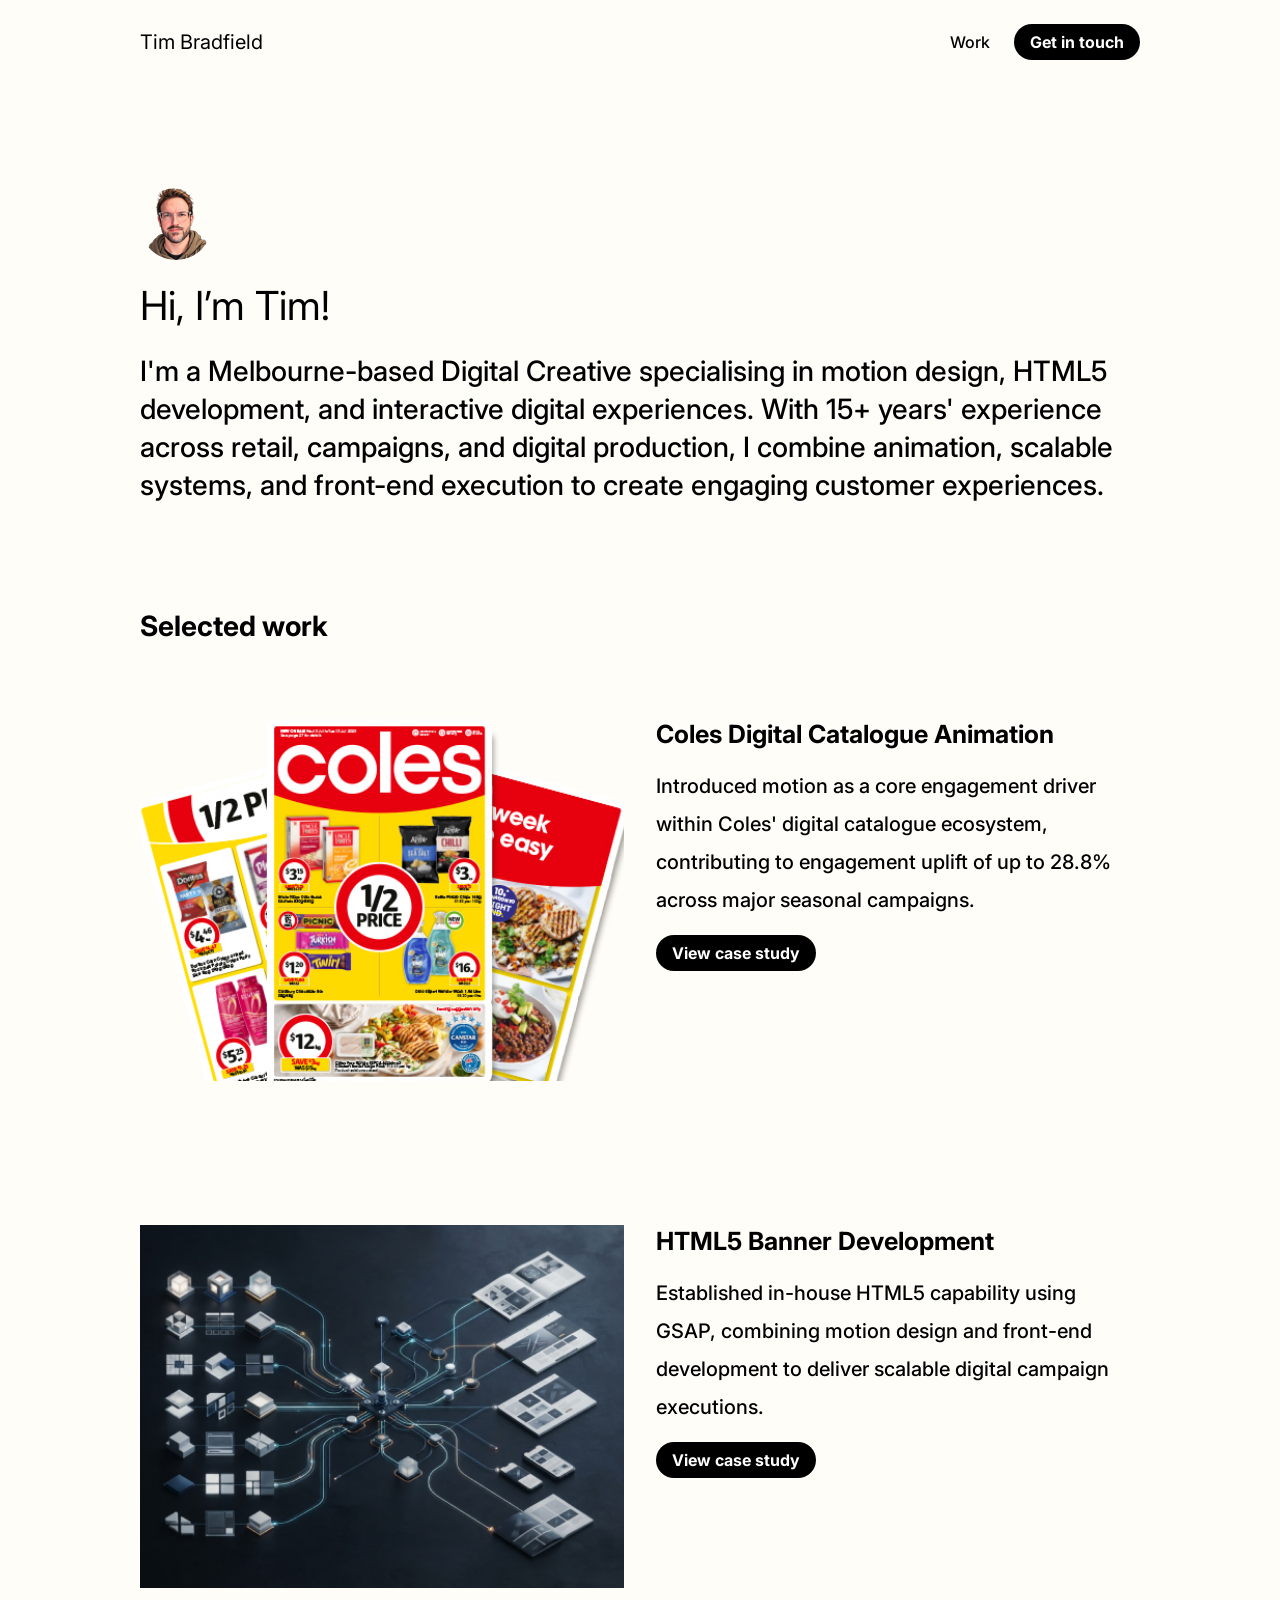
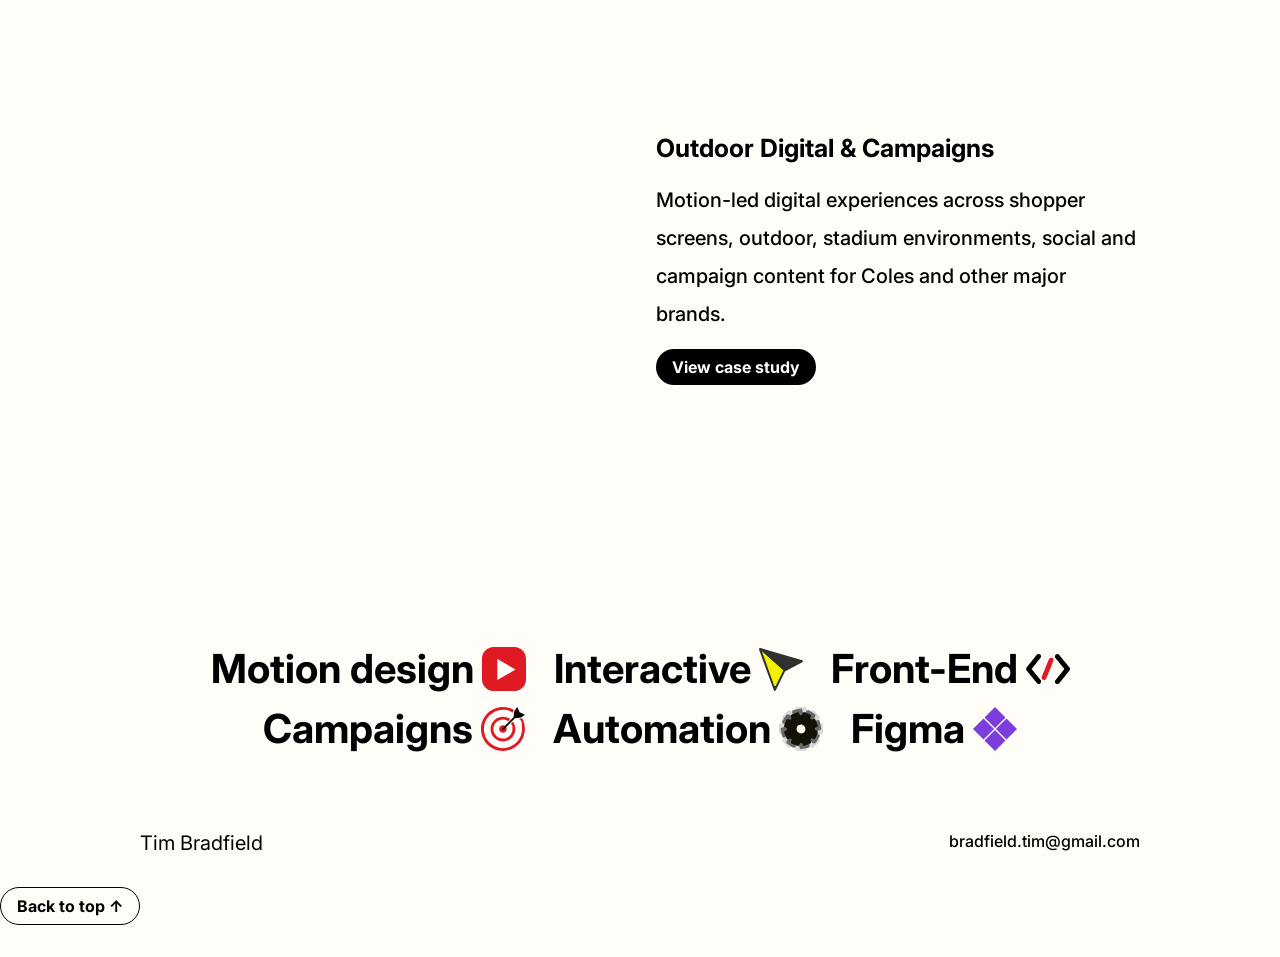
==== commit df06c327: "Updates to portfolio" ====
--- a/index.html
+++ b/index.html
@@ -25,7 +25,7 @@
     <div class="container site-header__inner">
 
       <a href="#top" class="site-header__logo">
-        Tim B
+        Tim Bradfield
       </a>
 
       <nav class="site-header__nav" aria-label="Main navigation">
@@ -46,7 +46,7 @@
       <div class="container hero__inner">
 
         <img
-          src="images/portrait.svg"
+          src="images/portrait.png"
           class="hero__portrait"
           alt="Tim"
         >
@@ -71,7 +71,7 @@
     <section id="work" class="work">
 
       <div class="container">
-        <h2 class="section-title">Examples of my work</h2>
+        <h2 class="section-title">Selected work</h2>
       </div>
 
 
@@ -127,7 +127,7 @@
             loop
             playsinline
             aria-label="Coles digital catalogue animation"
-            poster="../images/html5/poster.jpg"
+            poster="/images/html5/poster.jpg"
           >
             <source
               src="videos/html5.mp4"
@@ -142,9 +142,9 @@
             </h3>
 
             <p class="project-card__description">
-              Established in-house HTML5 banner capability using GSAP,
-              reducing external reliance and supporting scalable digital
-              campaign delivery across multiple business units.
+              Established in-house HTML5 capability using GSAP, combining
+              motion design and front-end development to deliver scalable
+              digital campaign executions.
             </p>
 
             <span class="button button--primary">
@@ -158,30 +158,38 @@
       </article>
 
 
-      <!-- Project: Shopper screens -->
+      <!-- Project: Outdoor Digital & Campaigns -->
       <article class="project-card">
 
         <a
-          href="case-studies/shopper-screens.html"
+          href="case-studies/outdoor-digital.html"
           class="container project-card__inner"
         >
 
-          <img
-            src="images/shopper-screens.jpg"
-            class="project-card__media"
-            alt="Digital shopper screens"
-          >
+          <video
+  class="project-card__media"
+  autoplay
+  muted
+  loop
+  playsinline
+  aria-label="Remedy animated outdoor campaign"
+>
+  <source
+    src="videos/remedyOutdoor1.mp4"
+    type="video/mp4"
+  >
+</video>
 
           <div class="project-card__content">
 
             <h3 class="project-card__title">
-              Digital Shopper Screens
+              Outdoor Digital & Campaigns
             </h3>
 
             <p class="project-card__description">
-              Delivered motion-led omnichannel assets for new-look Coles
-              stores, including shopper screens, outdoor digital, social
-              and eDM executions.
+              Motion-led digital experiences across shopper screens, outdoor,
+              stadium environments, social and campaign content for Coles and
+              other major brands.
             </p>
 
             <span class="button button--primary">
@@ -195,79 +203,6 @@
       </article>
 
 
-      <!-- Project: Store launches -->
-      <article class="project-card">
-
-        <a
-          href="case-studies/store-launches.html"
-          class="container project-card__inner"
-        >
-
-          <img
-            src="images/store-launches.jpg"
-            class="project-card__media"
-            alt="New store launch campaign"
-          >
-
-          <div class="project-card__content">
-
-            <h3 class="project-card__title">
-              New Store Launch Campaigns
-            </h3>
-
-            <p class="project-card__description">
-              Delivered motion-led omnichannel assets for new-look Coles
-              stores, including shopper screens, outdoor digital, social
-              and eDM executions.
-            </p>
-
-            <span class="button button--primary">
-              View case study
-            </span>
-
-          </div>
-
-        </a>
-
-      </article>
-
-
-      <!-- Project: Creative automation -->
-      <article class="project-card">
-
-        <a
-          href="case-studies/creative-automation.html"
-          class="container project-card__inner"
-        >
-
-          <img
-            src="images/creative-automation.jpg"
-            class="project-card__media"
-            alt="Creative automation and workflow systems"
-          >
-
-          <div class="project-card__content">
-
-            <h3 class="project-card__title">
-              Creative Automation &amp; Workflow Systems
-            </h3>
-
-            <p class="project-card__description">
-              Building custom Figma plugins and scalable production
-              workflows to reduce repetitive tasks, improve consistency
-              and accelerate high-volume creative execution.
-            </p>
-
-            <span class="button button--primary">
-              View case study
-            </span>
-
-          </div>
-
-        </a>
-
-      </article>
-
     </section>
 
 
@@ -318,16 +253,14 @@
 
     <div class="container site-footer__inner">
 
-      <p class="site-footer__name">Tim B</p>
+      <p class="site-footer__name">Tim Bradfield</p>
 
       <div class="site-footer__contact">
-        <a href="mailto:tim@email.com">
-          tim@email.com
-        </a>
-
-        <a href="tel:+61000000000">
-          +61 000 000 000
-        </a>
+        <a href="mailto:bradfield.tim@gmail.com">
+          bradfield.tim@gmail.com
+        </a>
+
+        
       </div>
 
     </div>
--- a/styles.css
+++ b/styles.css
@@ -490,6 +490,8 @@
   padding: 88px 0;
   background: var(--black);
   color: var(--white);
+  margin-bottom: 56px;
+
 }
 
 .results-grid {
@@ -586,4 +588,115 @@
     padding: 30px 0;
   }
 
+}
+
+/* =========================================================
+   HTML5 banner showcase
+========================================================= */
+
+.banner-showcase {
+  padding: 88px 0;
+}
+
+.banner-showcase__header {
+  max-width: 760px;
+  margin-bottom: 48px;
+}
+
+.banner-showcase__header h2 {
+  margin-bottom: 20px;
+  font-size: 28px;
+  line-height: 1.2;
+  font-weight: 700;
+}
+
+.banner-showcase__header p {
+  font-size: 20px;
+  line-height: 1.6;
+}
+
+.banner-grid {
+  display: grid;
+  grid-template-columns: 1fr 1fr;
+  align-items: start;
+  justify-items: center;
+  gap: 32px;
+  padding-top:20px;
+}
+
+.banner-frame {
+  position: relative;
+  width: 100%;
+  overflow: hidden;
+  margin-inline: auto;
+  
+}
+
+.banner-frame iframe {
+  display: block;
+  width: var(--banner-width);
+  height: var(--banner-height);
+  border: 0;
+  transform-origin: top left;
+  transform: scale(var(--banner-scale));
+  pointer-events: none;
+}
+
+/* The first two banners sit naturally in their columns */
+.banner-frame--portrait {
+  width: var(--display-width);
+  height: var(--display-height);
+}
+
+.banner-frame--landscape {
+  height: var(--display-height);
+  width: var(--display-width);
+  align-self: end;
+}
+
+
+/* Leaderboard */
+.banner-frame--wide {
+  grid-column: 1 / -1;
+  width: var(--display-width);
+  height: var(--display-height);
+}
+
+/* Mobile */
+@media (max-width: 768px) {
+
+  .banner-grid {
+    grid-template-columns: 1fr;
+    gap: 24px;
+  }
+
+  .banner-frame--wide {
+    grid-column: auto;
+  }
+
+}
+
+.media-grid {
+  display: grid;
+  grid-template-columns: 1fr 1fr;
+  gap: 32px;
+}
+
+.media-grid video,
+.case-study__hero-image {
+  width: 100%;
+  height: auto;
+  display: block;
+}
+
+.media-grid--square video {
+  aspect-ratio: 1 / 1;
+  object-fit: cover;
+}
+
+@media (max-width: 768px) {
+  .media-grid {
+    grid-template-columns: 1fr;
+    gap: 24px;
+  }
 }
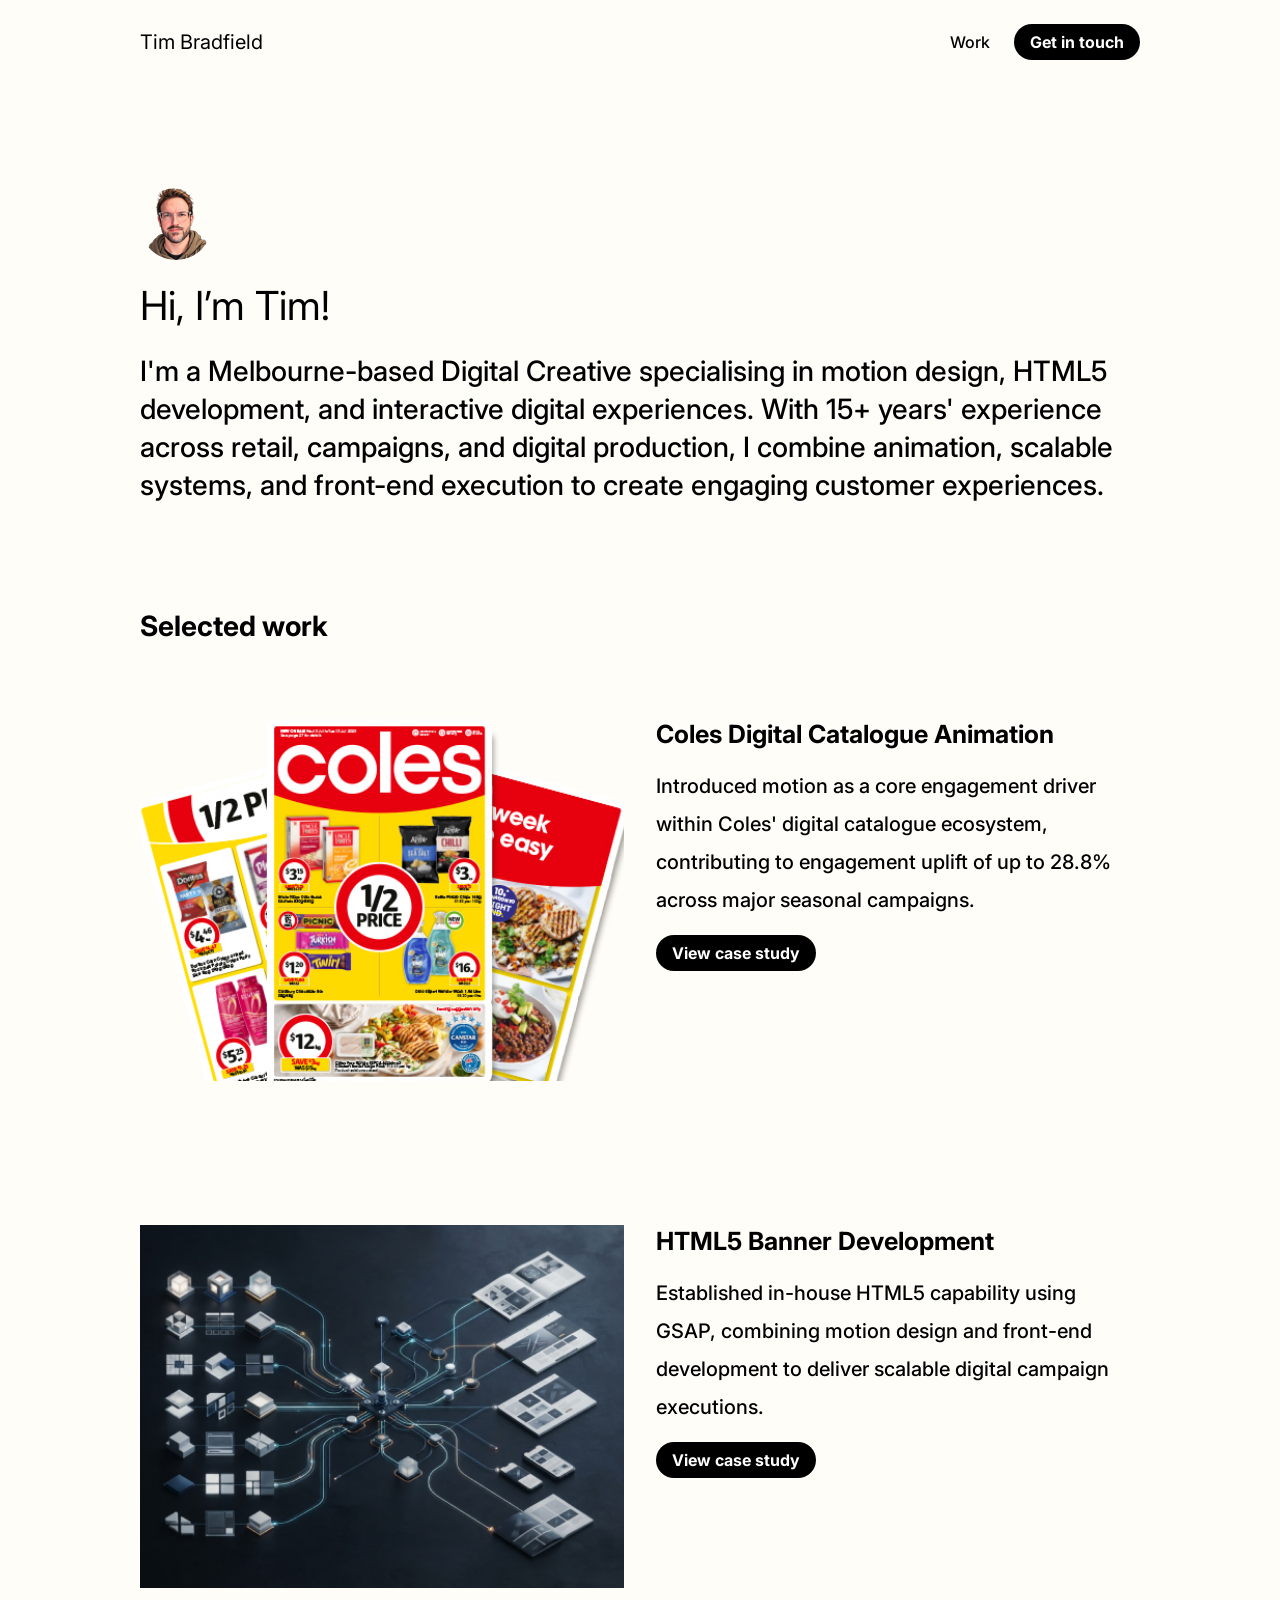
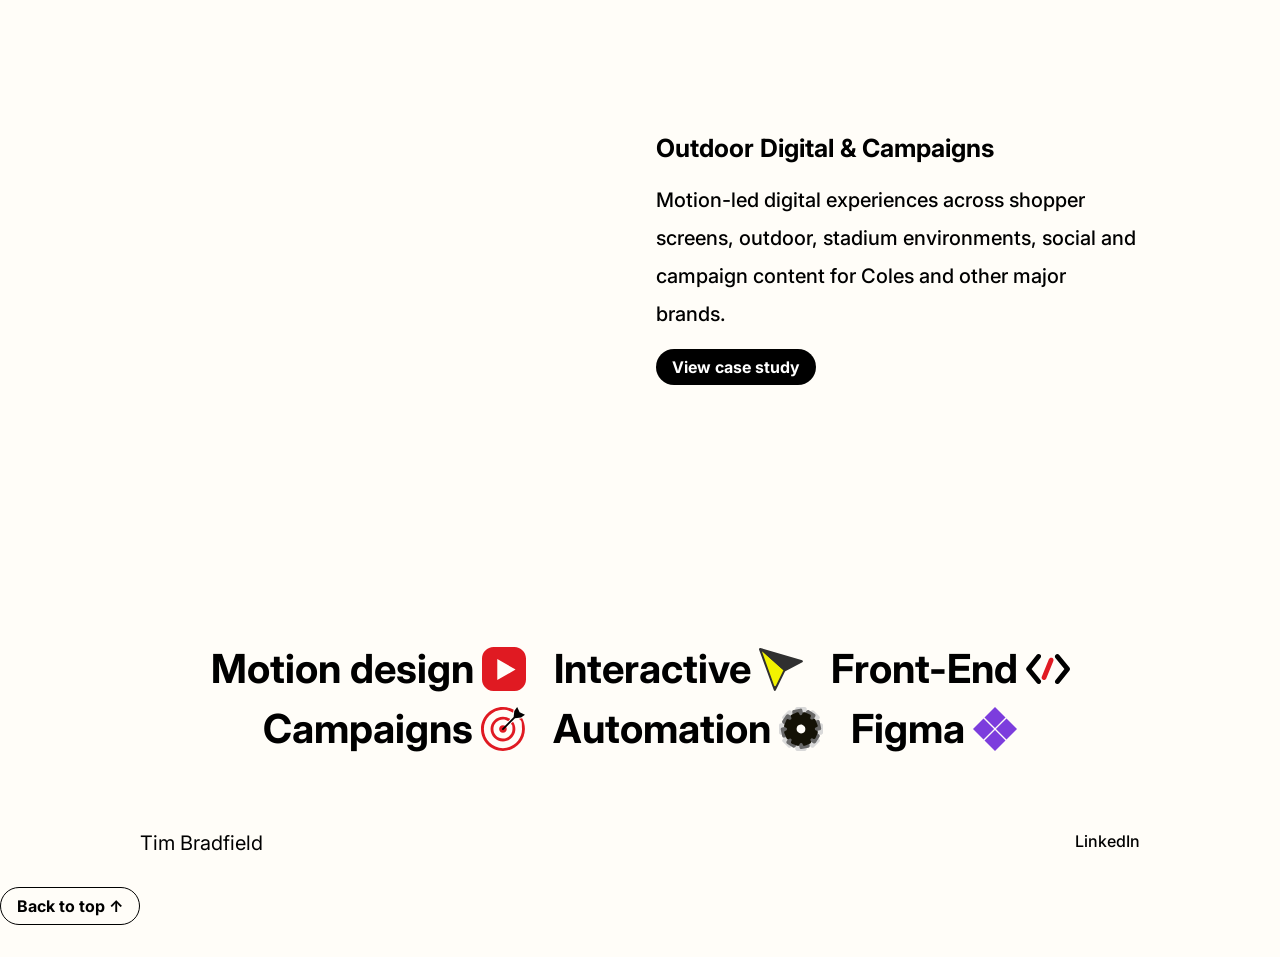
==== commit 9a22ce9e: "Change email to Linkedin, fix media layout" ====
--- a/index.html
+++ b/index.html
@@ -256,11 +256,9 @@
       <p class="site-footer__name">Tim Bradfield</p>
 
       <div class="site-footer__contact">
-        <a href="mailto:bradfield.tim@gmail.com">
-          bradfield.tim@gmail.com
-        </a>
-
-        
+        <a href="https://www.linkedin.com/in/tim-bradfield/" target="_blank" rel="noopener noreferrer">
+          LinkedIn
+        </a>
       </div>
 
     </div>
--- a/styles.css
+++ b/styles.css
@@ -526,11 +526,24 @@
   padding: 40px 0 88px;
 }
 
-.case-study-media img {
+.case-study-media img,
+.case-study-media video {
   width: 100%;
   height: auto;
-}
-
+  max-width: 100%;
+  display: block;
+}
+/* Case study two-up media */
+
+.case-study-media .media-grid {
+  align-items: start;
+}
+
+.case-study-media .media-grid video {
+  width: 100%;
+  height: auto;
+  max-width: 100%;
+}
 
 /* Takeaway */
 
